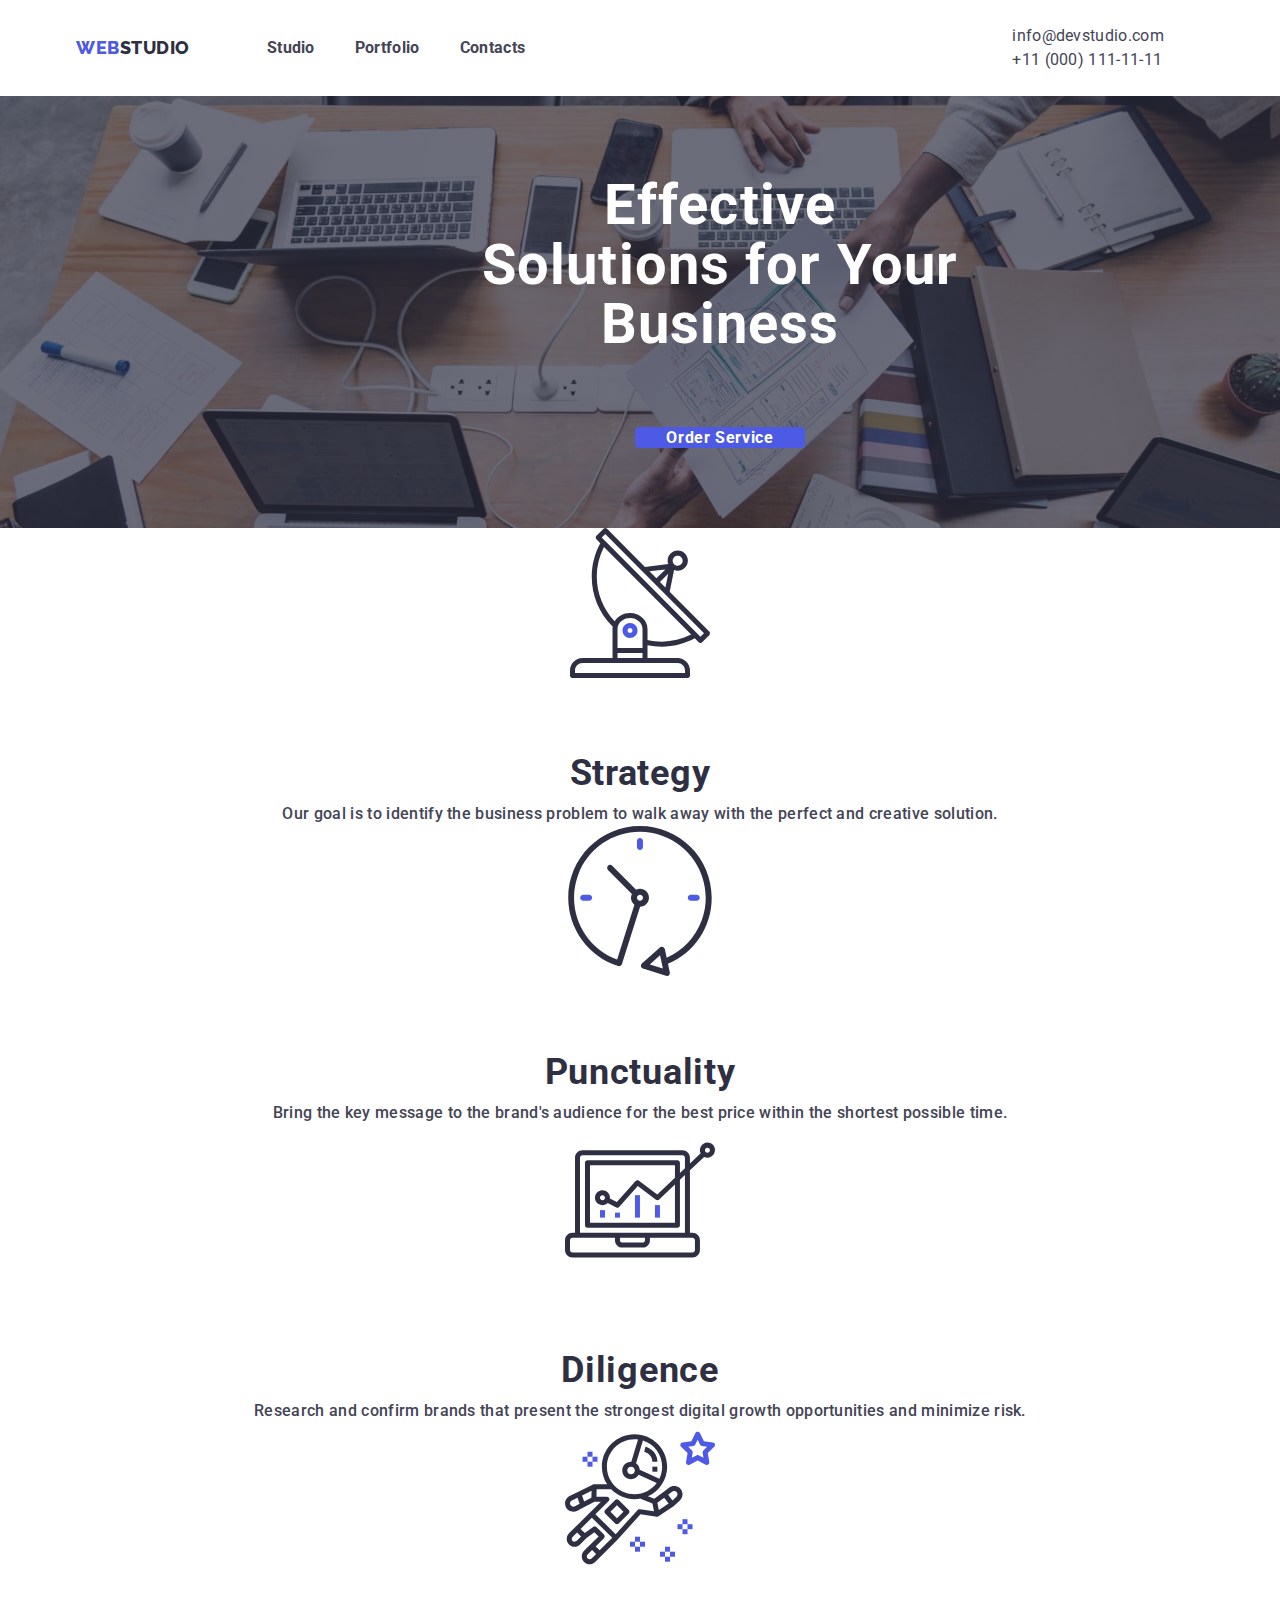
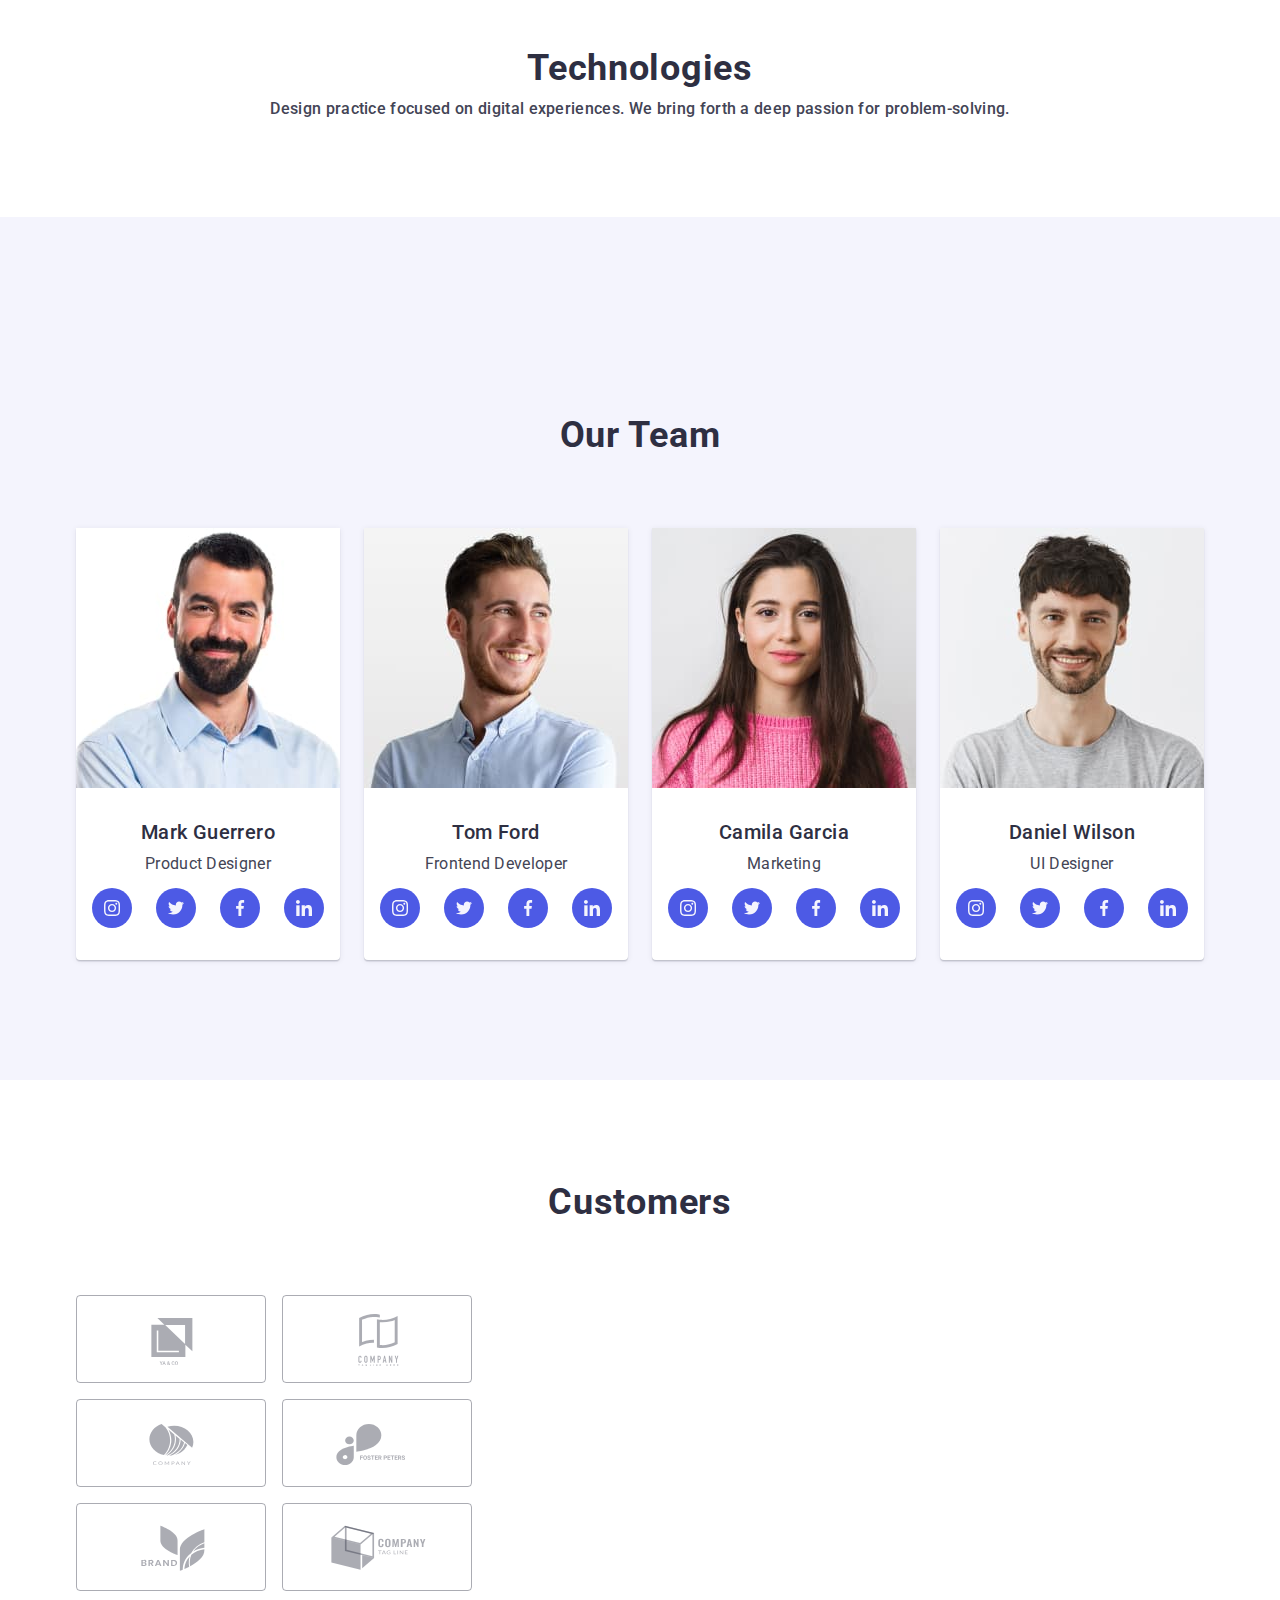
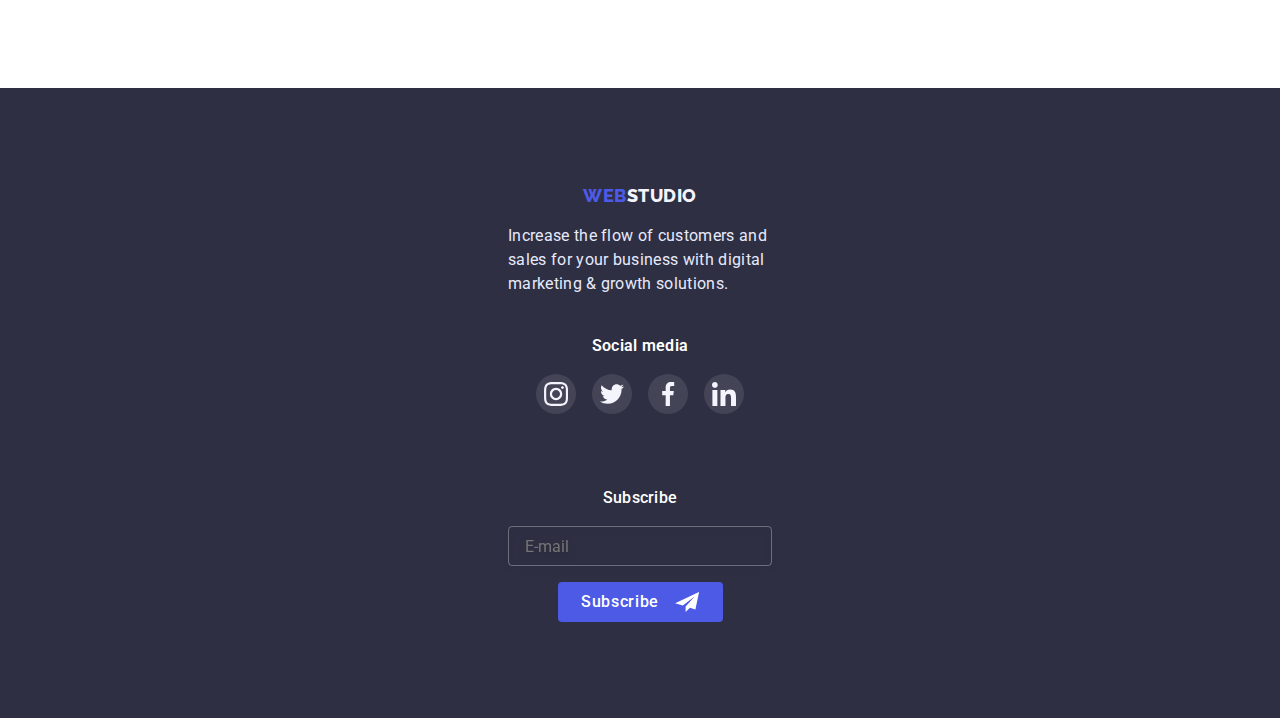
==== index.html @ 829f00c6 "mobile version done" ====
<!DOCTYPE html>
<html lang="en">
  <head>
    <meta charset="UTF-8" />
    <meta http-equiv="X-UA-Compatible" content="IE=edge" />
    <meta name="viewport" content="width=device-width, initial-scale=1.0" />
    <link rel="preconnect" href="https://fonts.googleapis.com" />
    <link rel="preconnect" href="https://fonts.gstatic.com" crossorigin />
    <link
      href="https://fonts.googleapis.com/css2?family=Raleway:wght@700;800&family=Roboto:wght@400;500;700;900&display=swap"
      rel="stylesheet"
    />
    <link
      rel="stylesheet"
      href="https://cdnjs.cloudflare.com/ajax/libs/modern-normalize/1.1.0/modern-normalize.min.css"
    />
    <link rel="stylesheet" href="./css/styles.css" />
    <title>WebStudio</title>
  </head>
  <body>
    <!--Шапка сайту-->
    <header class="page-header">
      <div class="container page-header-container">
        <nav class="page-nav">
          <a class="link logo logo-header" href="./index.html"
            >Web<span class="logo-dark">Studio</span></a
          >
          <ul class="menu list">
            <li class="menu-item">
              <a class="menu-link link current" href="./index.html">Studio</a>
            </li>
            <li class="menu-item">
              <a class="menu-link link" href="./portfolio.html">Portfolio</a>
            </li>
            <li class="menu-item">
              <a class="menu-link link" href="">Contacts</a>
            </li>
          </ul>
        </nav>
        <div>
          <button type="button" class="mobile-menu-open js-open-menu">
            <svg class="mobile-menu-open-icon">
              <use
                href="/images/sprite.svg#icon-burger"
                width="32"
                height="22"
              ></use>
            </svg>
          </button>
          <ul class="menu-contacts list">
            <li class="menu-contacts-item">
              <a class="contact-mail link" href="mailto:info@devstudio.com"
                >info@devstudio.com</a
              >
            </li>
            <li>
              <a class="contact-phone-number link" href="tel:+110001111111"
                >+11 (000) 111-11-11</a
              >
            </li>
          </ul>
        </div>
      </div>
      <!-- Mobile menu -->
      <div class="mobile-menu js-menu-container">
        <div class="container mobile-menu-container">
          <button class="mobile-menu-close-btn js-close-menu">
            <svg class="mobile-menu-close-icon" width="24" height="24">
              <use href="./images/sprite.svg#icon-close-modal"></use>
            </svg>
          </button>
          <ul class="menu list">
            <li class="menu-item">
              <a class="menu-link link current" href="./index.html">Studio</a>
            </li>
            <li class="menu-item">
              <a class="menu-link link" href="./portfolio.html">Portfolio</a>
            </li>
            <li class="menu-item">
              <a class="menu-link link" href="">Contacts</a>
            </li>
          </ul>
          <ul class="menu-contacts list">
            <li class="menu-contacts-item">
              <a class="contact-mail link" href="mailto:info@devstudio.com"
                >info@devstudio.com</a
              >
            </li>
            <li>
              <a class="contact-phone-number link" href="tel:+110001111111"
                >+11 (000) 111-11-11</a
              >
            </li>
          </ul>
          <ul class="social-list list">
            <li class="social-list-item">
              <a href="#" class="social-list-link">
                <svg class="social-list-icon" width="16" height="16">
                  <use href="./images/sprite.svg#icon-instagram"></use>
                </svg>
              </a>
            </li>
            <li class="social-list-item">
              <a href="#" class="social-list-link">
                <svg class="social-list-icon" width="16" height="16">
                  <use href="./images/sprite.svg#icon-twitter"></use>
                </svg>
              </a>
            </li>

            <li class="social-list-item">
              <a href="#" class="social-list-link">
                <svg class="social-list-icon" width="16" height="16">
                  <use href="./images/sprite.svg#icon-facebook"></use>
                </svg>
              </a>
            </li>
            <li class="social-list-item">
              <a href="" class="social-list-link">
                <svg class="social-list-icon" width="16" height="16">
                  <use href="./images/sprite.svg#icon-linkedin"></use>
                </svg>
              </a>
            </li>
          </ul>
        </div>
      </div>
    </header>
    <main>
      <div>
        <!--Hero-->
        <section class="hero">
          <h1 class="hero-title">Effective Solutions for Your Business</h1>
          <button class="modal-btn" type="button" data-modal-open>
            Order Service
          </button>
        </section>
        <!--Особливості студії-->
        <section class="studio-section-features">
          <div class="container">
            <h2 class="visually-hidden">Особливості студії</h2>
            <ul class="list studio-features">
              <li class="studio-features-item">
                <div class="studio-features-svg-bg">
                  <svg class="studio-features-svg">
                    <use href="./images/sprite.svg#icon-antenna"></use>
                  </svg>
                </div>
                <h3 class="section-subtitle">Strategy</h3>
                <p class="section-paragraph">
                  Our goal is to identify the business problem to walk away with
                  the perfect and creative solution.
                </p>
              </li>
              <li class="studio-features-item">
                <div class="studio-features-svg-bg">
                  <svg class="studio-features-svg">
                    <use href="./images/sprite.svg#icon-clock"></use>
                  </svg>
                </div>
                <h3 class="section-subtitle">Punctuality</h3>
                <p class="section-paragraph">
                  Bring the key message to the brand's audience for the best
                  price within the shortest possible time.
                </p>
              </li>
              <li class="studio-features-item">
                <div class="studio-features-svg-bg">
                  <svg class="studio-features-svg">
                    <use href="./images/sprite.svg#icon-diagram"></use>
                  </svg>
                </div>
                <h3 class="section-subtitle">Diligence</h3>
                <p class="section-paragraph">
                  Research and confirm brands that present the strongest digital
                  growth opportunities and minimize risk.
                </p>
              </li>
              <li class="studio-features-item">
                <div class="studio-features-svg-bg">
                  <svg class="studio-features-svg">
                    <use href="./images/sprite.svg#icon-astronaut"></use>
                  </svg>
                </div>
                <h3 class="section-subtitle">Technologies</h3>
                <p class="section-paragraph">
                  Design practice focused on digital experiences. We bring forth
                  a deep passion for problem-solving.
                </p>
              </li>
            </ul>
          </div>
        </section>
        <!--Чим ми займаємося-->
        <!-- <section class="doing-list-section">
          <div class="container">
            <h2 class="section-title">What are we doing</h2>
            <ul class="doing-list list">
              <li>
                <img
                  src="./images/computer.jpg"
                  alt="computer"
                  width="360"
                  height="300"
                />
              </li>
              <li>
                <img
                  src="./images/smartphone.jpg"
                  alt="smartphone"
                  width="360"
                  height="300"
                />
              </li>
              <li>
                <img
                  src="./images/notebook.jpg"
                  alt="notebook"
                  width="360"
                  height="300"
                />
              </li>
            </ul>
          </div>
        </section> -->
        <!--Наша команда-->
        <section class="team">
          <div class="container">
            <h2 class="section-title">Our Team</h2>
            <ul class="our-team-list list">
              <li class="team-item">
                <img
                  src="./images/mark.jpg"
                  alt="Mark Guerrero"
                  width="264"
                  height="260"
                />
                <div class="our-team-wrapper">
                  <h3 class="section-subtitle-team">Mark Guerrero</h3>
                  <p class="section-paragraph-team">Product Designer</p>
                  <ul class="social-list list">
                    <li class="social-list-item">
                      <a href="#" class="social-list-link">
                        <svg class="social-list-icon" width="16" height="16">
                          <use href="./images/sprite.svg#icon-instagram"></use>
                        </svg>
                      </a>
                    </li>
                    <li class="social-list-item">
                      <a href="" class="social-list-link">
                        <svg class="social-list-icon" width="16" height="16">
                          <use href="./images/sprite.svg#icon-twitter"></use>
                        </svg>
                      </a>
                    </li>
                    <li class="social-list-item">
                      <a href="" class="social-list-link">
                        <svg class="social-list-icon" width="16" height="16">
                          <use href="./images/sprite.svg#icon-facebook"></use>
                        </svg>
                      </a>
                    </li>
                    <li class="social-list-item">
                      <a href="" class="social-list-link">
                        <svg class="social-list-icon" width="16" height="16">
                          <use href="./images/sprite.svg#icon-linkedin"></use>
                        </svg>
                      </a>
                    </li>
                  </ul>
                </div>
              </li>
              <li class="team-item">
                <img
                  src="./images/tom.jpg"
                  alt="Tom Ford"
                  width="264"
                  height="260"
                />
                <div class="our-team-wrapper">
                  <h3 class="section-subtitle-team">Tom Ford</h3>
                  <p class="section-paragraph-team">Frontend Developer</p>
                  <ul class="social-list list">
                    <li class="social-list-item">
                      <a href="#" class="social-list-link">
                        <svg class="social-list-icon" width="16" height="16">
                          <use href="./images/sprite.svg#icon-instagram"></use>
                        </svg>
                      </a>
                    </li>
                    <li class="social-list-item">
                      <a href="" class="social-list-link">
                        <svg class="social-list-icon" width="16" height="16">
                          <use href="./images/sprite.svg#icon-twitter"></use>
                        </svg>
                      </a>
                    </li>
                    <li class="social-list-item">
                      <a href="" class="social-list-link">
                        <svg class="social-list-icon" width="16" height="16">
                          <use href="./images/sprite.svg#icon-facebook"></use>
                        </svg>
                      </a>
                    </li>
                    <li class="social-list-item">
                      <a href="" class="social-list-link">
                        <svg class="social-list-icon" width="16" height="16">
                          <use href="./images/sprite.svg#icon-linkedin"></use>
                        </svg>
                      </a>
                    </li>
                  </ul>
                </div>
              </li>
              <li class="team-item">
                <img
                  src="./images/camila.jpg"
                  alt="Camila Garcia"
                  width="264"
                  height="260"
                />
                <div class="our-team-wrapper">
                  <h3 class="section-subtitle-team">Camila Garcia</h3>
                  <p class="section-paragraph-team">Marketing</p>
                  <ul class="social-list list">
                    <li class="social-list-item">
                      <a href="#" class="social-list-link">
                        <svg class="social-list-icon" width="16" height="16">
                          <use href="./images/sprite.svg#icon-instagram"></use>
                        </svg>
                      </a>
                    </li>
                    <li class="social-list-item">
                      <a href="" class="social-list-link">
                        <svg class="social-list-icon" width="16" height="16">
                          <use href="./images/sprite.svg#icon-twitter"></use>
                        </svg>
                      </a>
                    </li>
                    <li class="social-list-item">
                      <a href="" class="social-list-link">
                        <svg class="social-list-icon" width="16" height="16">
                          <use href="./images/sprite.svg#icon-facebook"></use>
                        </svg>
                      </a>
                    </li>
                    <li class="social-list-item">
                      <a href="" class="social-list-link">
                        <svg class="social-list-icon" width="16" height="16">
                          <use href="./images/sprite.svg#icon-linkedin"></use>
                        </svg>
                      </a>
                    </li>
                  </ul>
                </div>
              </li>
              <li class="team-item">
                <img
                  src="./images/daniel.jpg"
                  alt="Daniel Wilson"
                  width="264"
                  height="260"
                />
                <div class="our-team-wrapper">
                  <h3 class="section-subtitle-team">Daniel Wilson</h3>
                  <p class="section-paragraph-team">UI Designer</p>
                  <ul class="social-list list">
                    <li class="social-list-item">
                      <a href="#" class="social-list-link">
                        <svg class="social-list-icon" width="16" height="16">
                          <use href="./images/sprite.svg#icon-instagram"></use>
                        </svg>
                      </a>
                    </li>
                    <li class="social-list-item">
                      <a href="" class="social-list-link">
                        <svg class="social-list-icon" width="16" height="16">
                          <use href="./images/sprite.svg#icon-twitter"></use>
                        </svg>
                      </a>
                    </li>
                    <li class="social-list-item">
                      <a href="" class="social-list-link">
                        <svg class="social-list-icon" width="16" height="16">
                          <use href="./images/sprite.svg#icon-facebook"></use>
                        </svg>
                      </a>
                    </li>
                    <li class="social-list-item">
                      <a href="" class="social-list-link">
                        <svg class="social-list-icon" width="16" height="16">
                          <use href="./images/sprite.svg#icon-linkedin"></use>
                        </svg>
                      </a>
                    </li>
                  </ul>
                </div>
              </li>
            </ul>
          </div>
        </section>
        <!-- Наші клієнти -->
        <section class="our-customers">
          <div class="container">
            <h2 class="section-title">Customers</h2>
            <ul class="our-customers-list list">
              <li>
                <a href="" class="our-customers-link"
                  ><svg class="our-customers-svg" width="104" height="56">
                    <use href="./images/sprite.svg#icon-Logo_one"></use>
                  </svg>
                </a>
              </li>
              <li>
                <a href="" class="our-customers-link"
                  ><svg class="our-customers-svg" width="104" height="56">
                    <use href="./images/sprite.svg#icon-Logo_two"></use>
                  </svg>
                </a>
              </li>
              <li>
                <a href="" class="our-customers-link"
                  ><svg class="our-customers-svg" width="104" height="56">
                    <use href="./images/sprite.svg#icon-Logo_three"></use>
                  </svg>
                </a>
              </li>
              <li>
                <a href="" class="our-customers-link"
                  ><svg class="our-customers-svg" width="104" height="56">
                    <use href="./images/sprite.svg#icon-Logo_four"></use>
                  </svg>
                </a>
              </li>
              <li>
                <a href="" class="our-customers-link"
                  ><svg class="our-customers-svg" width="104" height="56">
                    <use href="./images/sprite.svg#icon-Logo_five"></use>
                  </svg>
                </a>
              </li>
              <li>
                <a href="" class="our-customers-link"
                  ><svg class="our-customers-svg" width="104" height="56">
                    <use href="./images/sprite.svg#icon-Logo_six"></use>
                  </svg>
                </a>
              </li>
            </ul>
          </div>
        </section>
      </div>
    </main>
    <!--Підвал-->
    <footer class="footer-container">
      <div class="container footer-position">
        <div class="footer-info">
          <a class="link logo logo-footer" href="./index.html"
            >Web<span class="logo-light">Studio</span></a
          >
          <p class="footer-paragraph">
            Increase the flow of customers and sales for your business with
            digital marketing & growth solutions.
          </p>
        </div>
        <div class="footer-social-media">
          <section class="social-media">
            <h3 class="social-media-paragraph">Social media</h3>
            <ul class="social-footer-list list">
              <li class="social-list-item">
                <a href="#" class="social-list-link link-bg">
                  <svg class="social-list-icon" width="24" height="24">
                    <use href="./images/sprite.svg#icon-instagram"></use>
                  </svg>
                </a>
              </li>
              <li class="social-list-item">
                <a href="" class="social-list-link link-bg">
                  <svg class="social-list-icon" width="24" height="24">
                    <use href="./images/sprite.svg#icon-twitter"></use>
                  </svg>
                </a>
              </li>
              <li class="social-list-item">
                <a href="" class="social-list-link link-bg">
                  <svg class="social-list-icon" width="24" height="24">
                    <use href="./images/sprite.svg#icon-facebook"></use>
                  </svg>
                </a>
              </li>
              <li class="social-list-item">
                <a href="" class="social-list-link link-bg">
                  <svg class="social-list-icon" width="24" height="24">
                    <use href="./images/sprite.svg#icon-linkedin"></use>
                  </svg>
                </a>
              </li>
            </ul>
          </section>
        </div>

        <div class="footer-form-container">
          <h3 class="footer-form-paragraph">Subscribe</h3>
          <form class="footer-form">
            <label class="footer-form-field">
              <input
                type="email"
                name="user_email"
                class="footer-form-input"
                required
                placeholder="E-mail"
              />
            </label>
            <button type="submit" class="footer-form-submit">
              Subscribe
              <svg class="footer-icon-send">
                <use href="./images/sprite.svg#icon-send"></use>
              </svg>
            </button>
          </form>
        </div>
      </div>
    </footer>
    <!-- Backdrop -->
    <!-- <div class="backdrop is-hidden" data-modal>
      <div class="modal">
        <button type="button" class="modal-close-btn" data-modal-close>
          <svg class="modal-close-btn-icon" width="8" height="8">
            <use href="./images/sprite.svg#icon-close-modal"></use>
          </svg>
        </button>
        <p class="modal-paragraph">
          Leave your contacts and we will call you back
        </p>
        <form class="modal-form">
          <label class="modal-form-field">
            <span class="modal-form-input-desc"> Name </span>
            <span class="modal-form-input-wrapper">
              <input
                type="text"
                name="user_name"
                class="modal-form-input"
                required
                pattern="[a-zA-Zа-яА-Я]+"
              />
              <svg class="modal-form-input-icon" width="22" height="24">
                <use href="./images/sprite.svg#icon-person"></use>
              </svg>
            </span>
          </label>
          <label class="modal-form-field">
            <span class="modal-form-input-desc"> Phone </span>
            <span class="modal-form-input-wrapper">
              <input
                type="tel"
                name="user_phone"
                class="modal-form-input"
                required
                pattern="[0-9]{3}-[0-9]{3}-[0-9]{2}-[0-9]{2}"
                title="xxx-xxx-xx-xx"
              />
              <svg class="modal-form-input-icon" width="18" height="24">
                <use href="./images/sprite.svg#icon-phone"></use>
              </svg>
            </span>
          </label>
          <label class="modal-form-field">
            <span class="modal-form-input-desc"> Email </span>
            <span class="modal-form-input-wrapper">
              <input
                type="email"
                name="user_email"
                class="modal-form-input"
                required
              />
              <svg class="modal-form-input-icon" width="18" height="24">
                <use href="./images/sprite.svg#icon-email"></use>
              </svg>
            </span>
          </label>
          <label class="modal-form-field">
            <span class="modal-form-input-desc"> Comment </span>
            <textarea
              name="user_message"
              class="modal-form-comment"
              placeholder="Text input"
            ></textarea>
          </label>
          <input
            id="user-policy"
            type="checkbox"
            name="user_policy"
            class="modal-form-check visually-hidden"
          />
          <label for="user-policy" class="modal-form-check-desc"
            >I accept the terms and conditions of the&nbsp;
            <a class="privacy-policy" href=""> Privacy Policy</a>
          </label>
          <button type="submit" class="modal-form-submit">Send</button>
        </form>
      </div>
    </div>

    <script src="./js/modal.js"></script> -->
    <script src="./js/mobile-menu.js"></script>
  </body>
</html>
---- css/styles.css ----
h1,
h2,
h3,
h4,
p {
  margin-top: 0;
  margin-bottom: 0;
}

h1 {
  margin: 0 auto;
}

ul {
  margin-top: 0;
  margin-bottom: 0;
  padding-left: 0;
}

img {
  display: block;
}

button {
  cursor: pointer;
}

:root {
  --color-primary-brand: #4d5ae5;
  --color-dark: #2e2f42;
  --color-success: #31d0aa;
  --color-text: #434455;
  --color-subtle-text: #8e8f99;
  --color-accent: #e7e9fc;
  --color-light: #f4f4fd;
  --color-white: #ffffff;
  --color-btn-bgrnd-active: #404bbf;
}

.list {
  list-style: none;
}

.link {
  text-decoration: none;
}

body {
  font-family: "Roboto", sans-serif;
  color: var(--color-dark);
  background-color: var(--color-white);
}

/* ============== Components ================= */
/*#region */
.portfolio-btn {
  font-family: "Roboto", sans-serif;
  font-weight: 500;
  font-size: 16px;
  line-height: 1.5;
  letter-spacing: 0.04em;
  color: var(--color-primary-brand);
  background-color: var(--color-light);
  border-color: var(--color-accent);
  border: 1px solid var(--color-accent);
  border-radius: 4px;
  padding: 8px 16px 8px 16px;

  transition-property: color, background-color, border-color, box-shadow;
  transition-duration: 250ms;
  transition-timing-function: cubic-bezier(0.4, 0, 0.2, 1);
}

.portfolio-btn:hover,
.portfolio-btn:focus {
  color: var(--color-white);
  background-color: var(--color-primary-brand);
  border-color: transparent;
  border-radius: 4px;
  box-shadow: 0px 3px 1px rgba(0, 0, 0, 0.1), 0px 2px 1px rgba(0, 0, 0, 0.08),
    0px 2px 2px rgba(0, 0, 0, 0.12);
}

.visually-hidden {
  position: absolute;
  white-space: nowrap;
  width: 1px;
  height: 1px;
  overflow: hidden;
  border: 0;
  padding: 0;
  clip: rect(0 0 0 0);
  clip-path: inset(50%);
  margin: -1px;
}

.section-title {
  font-weight: 700;
  font-size: 36px;
  line-height: 1.11;
  letter-spacing: 0.02em;
  margin-top: 103px;
  margin-bottom: 72px;
  text-align: center;
}

.section-subtitle-team {
  font-weight: 500;
  font-size: 20px;
  line-height: 1.2;
  letter-spacing: 0.02em;
  text-align: center;
}

.section-paragraph-team {
  font-weight: 400;
  font-size: 16px;
  line-height: 1.5;
  letter-spacing: 0.02em;
  color: var(--color-text);
  margin-top: 8px;
  text-align: center;
}

.card-color {
  position: relative;
  display: block;
  color: var(--color-dark);

  transition-property: box-shadow;
  transition-duration: 250ms;
  transition-timing-function: cubic-bezier(0.4, 0, 0.2, 1);
}

.logo {
  font-family: "Raleway", sans-serif;
  font-weight: 800;
  font-size: 18px;
  line-height: 1.33;
  letter-spacing: 0.03em;
  text-transform: uppercase;
  color: var(--color-primary-brand);
}

.logo-header {
  margin-right: 77px;
}

.logo-dark {
  color: var(--color-dark);
}

.logo-light {
  color: var(--color-light);
}

/* .container {
  width: 1158px;
  margin: 0 auto;
  padding-left: 15px;
  padding-right: 15px;
} */

/* ============== /Components ================= */
/*#endregion*/

/* ================== Header ================== */
/*#region */

.container {
  padding-left: 15px;
  padding-right: 15px;
}

@media screen and (min-width: 480px) {
  .container {
    width: 396px;
    margin-left: auto;
    margin-right: auto;
  }
}

@media screen and (min-width: 769px) {
  .container {
    width: 736px;
  }
}

@media screen and (min-width: 1200px) {
  .container {
    width: 1158px;
  }
}

/* ================== Mobile ================== */
@media screen and (max-width: 768px) {
  .menu,
  .menu-contacts,
  .studio-features-svg-bg {
    display: none;
  }

  .page-header {
    padding-top: 24px;
    padding-bottom: 24px;
  }

  .page-header-container {
    display: flex;
    justify-content: space-between;
  }

  .mobile-menu-open {
    background-color: transparent;
    border: none;
    padding: 0;
    line-height: 0;
  }
}

/* =================== / Mobile =================== */
/* ================== Mobile menu ================== */
.mobile-menu {
  position: fixed;
  width: 100%;
  height: 100%;
  min-height: 796px;
  z-index: 1000;
  top: 0;
  left: 0;
  background-color: var(--color-white);

  opacity: 0;
  visibility: hidden;
  pointer-events: none;
  transition: 500ms linear, visibilits 500ms linear;
}
.mobile-menu-open-icon {
  width: 32px;
  height: 22px;
}

.mobile-menu.is-open {
  opacity: 1;
  visibility: visible;
  pointer-events: auto;
}

.mobile-menu-container {
  position: relative;
  padding: 40px;
}

.mobile-menu-close-btn {
  position: absolute;
  right: 40px;
  top: 40px;
  display: flex;
  justify-content: center;
  align-items: center;
  background-color: #e7e9fc;
  border: 1px solid rgba(0, 0, 0, 0.1);
  width: 24px;
  height: 24px;
  border-radius: 50%;

  transition-property: background-color, box-shadow, border;
  transition-duration: 250ms;
  transition-timing-function: cubic-bezier(0.4, 0, 0.2, 1);
}

.mobile-menu-close-btn:hover,
.mobile-menu-close-btn:focus {
  background-color: #e7e9fc;
  box-shadow: 0px 1px 6px rgba(46, 47, 66, 0.08),
    0px 1px 1px rgba(46, 47, 66, 0.16), 0px 2px 1px rgba(46, 47, 66, 0.08);
  border: none;
}

.mobile-menu-close-btn:active {
  background-color: var(--color-btn-bgrnd-active);
  fill: var(--color-white);
  border: none;
}
/* ================= / Mobile menu ================= */

/* =================  Tablet ================= */

@media screen and (min-width: 768px) {
  .mobile-menu,
  .mobile-menu-open {
    display: none;
  }

  .page-header {
    padding-top: 24px;
    padding-bottom: 24px;
    box-shadow: 0px 2px 1px rgba(46, 47, 66, 0.08),
      0px 1px 1px rgba(46, 47, 66, 0.16), 0px 1px 6px rgba(46, 47, 66, 0.08);
  }

  .page-nav {
    display: flex;
    align-items: center;
  }

  .page-header-container {
    display: flex;
    align-items: center;
    justify-content: space-between;
  }

  .menu {
    display: flex;
    align-items: center;
  }

  .menu-contacts {
    display: flex;
    flex-direction: column;
    align-items: flex-start;
    margin-left: auto;
  }

  .menu-contacts-item {
    margin-right: 40px;
  }

  .menu-item {
    position: relative;
  }

  .menu-item:not(:last-child) {
    margin-right: 40px;
  }

  .menu-link {
    font-weight: 700;
    font-size: 16px;
    line-height: 1.5;
    letter-spacing: 0.02em;
    color: var(--color-text);

    transition-property: color;
    transition-duration: 250ms;
    transition-timing-function: cubic-bezier(0.4, 0, 0.2, 1);
  }

  .menu-link:hover,
  .menu-link:focus,
  .contact-mail:hover,
  .contact-mail:focus,
  .contact-phone-number:hover,
  .contact-phone-number:focus,
  .menu-link:active,
  .contact-mail:active,
  .contact-phone-number:active {
    color: var(--color-primary-brand);
  }

  .contact-mail,
  .contact-phone-number {
    font-weight: 400;
    font-size: 16px;
    line-height: 1.5;
    letter-spacing: 0.02em;
    color: var(--color-text);

    transition-property: color;
    transition-duration: 250ms;
    transition-timing-function: cubic-bezier(0.4, 0, 0.2, 1);
  }
}
/* ================= / Tablet ================= */

/* .link.current::after {
  content: "";
  position: absolute;
  width: 100%;
  height: 4px;
  left: 0px;
  bottom: -24px;
  background-color: var(--color-primary-brand);
  border-radius: 2px;
}

.page-header {
  padding-top: 24px;
  padding-bottom: 24px;
  box-shadow: 0px 2px 1px rgba(46, 47, 66, 0.08),
    0px 1px 1px rgba(46, 47, 66, 0.16), 0px 1px 6px rgba(46, 47, 66, 0.08);
}

.page-nav {
  display: flex;
  align-items: center;
}

.page-header-container {
  display: flex;
  align-items: center;
  justify-content: space-between;
}

.menu {
  display: flex;
  align-items: center;
}

.menu-contacts {
  display: flex;
  align-items: center;
  margin-left: auto;
}

.menu-contacts-item {
  margin-right: 40px;
}

.menu-item {
  position: relative;
}

.menu-item:not(:last-child) {
  margin-right: 40px;
}

.logo {
  font-family: "Raleway", sans-serif;
  font-weight: 800;
  font-size: 18px;
  line-height: 1.33;
  letter-spacing: 0.03em;
  text-transform: uppercase;
  color: var(--color-primary-brand);
}

.logo-header {
  margin-right: 77px;
}

.logo-dark {
  color: var(--color-dark);
}

.logo-light {
  color: var(--color-light);
}

.menu-link {
  font-weight: 700;
  font-size: 16px;
  line-height: 1.5;
  letter-spacing: 0.02em;
  color: var(--color-text);

  transition-property: color;
  transition-duration: 250ms;
  transition-timing-function: cubic-bezier(0.4, 0, 0.2, 1);
}

.menu-link:hover,
.menu-link:focus,
.contact-mail:hover,
.contact-mail:focus,
.contact-phone-number:hover,
.contact-phone-number:focus,
.menu-link:active,
.contact-mail:active,
.contact-phone-number:active {
  color: var(--color-primary-brand);
}

.contact-mail,
.contact-phone-number {
  font-weight: 400;
  font-size: 16px;
  line-height: 1.5;
  letter-spacing: 0.02em;
  color: var(--color-text);

  transition-property: color;
  transition-duration: 250ms;
  transition-timing-function: cubic-bezier(0.4, 0, 0.2, 1);
} */
/* ================== /Header ================== */
/*#endregion*/

/* ==============< !--Hero-->================= */
/*#region */

.hero {
  display: flex;
  flex-direction: column;
  justify-content: center;
  align-items: center;
  /* width: 428px; */
  width: 100vw;
  height: 432px;
  margin-left: auto;
  margin-right: auto;
  background-image: linear-gradient(
      rgba(46, 47, 66, 0.7),
      rgba(46, 47, 66, 0.7)
    ),
    url("../images/hero/mobile-bg.jpg");
  background-size: cover;
  background-color: rgba(46, 47, 66, 1);
}

.hero-title {
  font-weight: 700;
  font-size: 32px;
  line-height: 1.11;
  letter-spacing: 0.02em;
  text-align: center;
  color: var(--color-white);
  width: 318px;
}

.modal-btn {
  font-family: "Roboto", sans-serif;
  font-weight: 700;
  font-size: 16px;
  line-height: 1.19;
  letter-spacing: 0.04em;
  align-items: center;
  color: var(--color-white);
  background-color: var(--color-primary-brand);
  border-radius: 4px;
  border: 0px;
  margin-top: 72px;
  width: 170px;
  height: 51px;

  transition-property: box-shadow;
  transition-duration: 250ms;
  transition-timing-function: cubic-bezier(0.4, 0, 0.2, 1);
}

.modal-btn:hover,
.modal-btn:focus {
  box-shadow: 0px 4px 4px rgba(0, 0, 0, 0.15);
}

.modal-btn:active {
  background-color: var(--color-btn-bgrnd-active);
}

@media screen and (min-width: 768px) {
  .hero {
    background-image: linear-gradient(
        rgba(46, 47, 66, 0.7),
        rgba(46, 47, 66, 0.7)
      ),
      url("../images/hero/tablet-bg.jpg");
    padding-top: 112px;
    padding-bottom: 204px;
    width: 768px;
  }
  .hero-title {
    font-weight: 700;
    font-size: 56px;
    line-height: 1.07;
    letter-spacing: 0.02em;
    text-align: center;
    color: var(--color-white);
    width: 494px;
  }
}

@media (min-device-pixel-ratio: 2) and (min-width: 768px),
  screen and (min-resolution: 192dpi) and (min-width: 768px),
  screen and (min-resolution: 2dppx) and (min-width: 768px) {
  .hero {
    background-image: linear-gradient(
        rgba(46, 47, 66, 0.7),
        rgba(46, 47, 66, 0.7)
      ),
      url("../images/hero/tablet-bg@2x.jpg");
  }
}

@media screen and (min-width: 1200px) {
  .hero {
    padding-top: 192px;
    padding-bottom: 192px;
    width: 1440px;

    background-image: linear-gradient(
        rgba(46, 47, 66, 0.7),
        rgba(46, 47, 66, 0.7)
      ),
      url("../images/hero/bg.jpg");
  }
}

@media (min-device-pixel-ratio: 2) and (min-width: 1200px),
  screen and (min-resolution: 192dpi) and (min-width: 1200px),
  screen and (min-resolution: 2dppx) and (min-width: 1200px) {
  .hero {
    background-image: linear-gradient(
        rgba(46, 47, 66, 0.7),
        rgba(46, 47, 66, 0.7)
      ),
      url("../images/hero/bg@2x.jpg");
  }

  .modal-btn {
    font-family: "Roboto", sans-serif;
    font-weight: 700;
    font-size: 16px;
    line-height: 1.19;
    letter-spacing: 0.04em;
    align-items: center;
    color: var(--color-white);
    background-color: var(--color-primary-brand);
    border-radius: 4px;
    border: 0px;
    margin-top: 48px;
    width: 170px;
    height: 51px;
  }
}
/* ==============< /!--Hero-->================= */
/*#endregion*/

/* ==================  Особливості студії mobile ================== */

.studio-features {
  display: flex;
  flex-direction: column;
  text-align: center;
}

.section-subtitle {
  font-weight: 700;
  font-size: 36px;
  line-height: 1.11;
  text-align: center;
  letter-spacing: 0.02em;
  color: var(--color-dark);
  margin-top: 72px;
}

.section-paragraph {
  font-weight: 500;
  font-size: 16px;
  line-height: 1.5;
  letter-spacing: 0.02em;
  color: var(--color-text);
  margin-top: 8px;
}

/* ==================  /Особливості студії mobile ================== */

/* ==================  Особливості студії  ================== */

/* .studio-section-features {
  padding-top: 120px;
  padding-bottom: 120px;
}
.studio-features {
  display: flex;
  justify-content: space-between;
}

.studio-features-svg {
  width: 64px;
  height: 64px;
}

.studio-features-svg-bg {
  display: flex;
  justify-content: center;
  align-items: center;
  height: 112px;
  background-color: #f4f4fd;
  border-radius: 4px;
  margin-bottom: 8px;
}

.studio-features-item {
  flex-basis: calc((100%-72px) / 4);
}

.studio-features-item:not(:last-child) {
  margin-right: 24px;
} */
/* ==================  /Особливості студії  ================== */

/* ==================  What are we doing ================== */
/* .doing-list {
  display: flex;
  justify-content: space-between;
}

.doing-list-section {
  padding-bottom: 120px;
} */
/* =================  /What are we doing ================== */

/* ==================  Our Team-Mobile ================== */
.team {
  background-color: var(--color-light);
  padding-top: 96px;
  padding-bottom: 120px;
  margin-top: 96px;
}

.our-team-list {
  display: flex;
  justify-content: center;
  flex-wrap: wrap;
  gap: 24px;
}

.team-item {
  background-color: var(--color-white);
  box-shadow: 0px 1px 6px rgba(46, 47, 66, 0.08),
    0px 1px 1px rgba(46, 47, 66, 0.16), 0px 2px 1px rgba(46, 47, 66, 0.08);
  border-radius: 0px 0px 4px 4px;
}

.our-team-wrapper {
  padding: 32px 16px;
  text-align: center;
}

.social-list {
  display: flex;
  justify-content: center;
  gap: 24px;
  margin-top: 12px;
}

.social-list-link {
  display: flex;
  justify-content: center;
  align-items: center;
  width: 40px;
  height: 40px;
  border-radius: 50%;
  background-color: var(--color-primary-brand);
  fill: var(--color-white);

  transition-property: background-color;
  transition-duration: 250ms;
  transition-timing-function: cubic-bezier(0.4, 0, 0.2, 1);
}

.social-list-link:hover,
.social-list-link:focus {
  background-color: #31d0aa;
} */

/* ================  /Our Team-Mobile ================ */

/* ==================  Our Team ================== */
/* .team {
  background-color: var(--color-light);
  padding-top: 120px;
  padding-bottom: 120px;
}

.our-team-list {
  display: flex;
  justify-content: space-between;
  flex-wrap: wrap;
  gap: 24px;
}
.our-team-wrapper {
  padding: 32px 16px;
  text-align: center;
}
.team-item {
  background-color: var(--color-white);
  box-shadow: 0px 1px 6px rgba(46, 47, 66, 0.08),
    0px 1px 1px rgba(46, 47, 66, 0.16), 0px 2px 1px rgba(46, 47, 66, 0.08);
  border-radius: 0px 0px 4px 4px;
}

.social-list {
  display: flex;
  justify-content: center;
  gap: 24px;
  margin-top: 12px;
}

.social-list-link {
  display: flex;
  justify-content: center;
  align-items: center;
  width: 40px;
  height: 40px;
  border-radius: 50%;
  background-color: var(--color-primary-brand);
  fill: var(--color-white);

  transition-property: background-color;
  transition-duration: 250ms;
  transition-timing-function: cubic-bezier(0.4, 0, 0.2, 1);
}

.social-list-link:hover,
.social-list-link:focus {
  background-color: #31d0aa;
} */

/* =================  / Our Team ================== */

/* =============  Our Customers-Mobile ================ */
 .our-customers {
  padding-top: 104px;
  padding-bottom: 104px;
}

.our-customers-list {
  display: flex;
  flex-wrap: wrap;
  justify-content: center;
  gap: 16px;
  width: 396px;
}

.our-customers-link {
  display: flex;
  justify-content: center;
  align-items: center;
  width: 190px;
  height: 88px;
  fill: rgba(46, 47, 66, 0.4);
  border: 1px solid rgba(46, 47, 66, 0.4);
  border-radius: 4px;

  transition-property: fill, border;
  transition-duration: 250ms;
  transition-timing-function: cubic-bezier(0.4, 0, 0.2, 1);
}
/* ============  /Our Customers-Mobile =============== */

/* =================   Our Customers ================== */
/* .our-customers {
  padding-top: 120px;
  padding-bottom: 120px;
}

.our-customers-list {
  display: flex;
  justify-content: center;
  gap: 24px;
}

.our-customers-link {
  display: flex;
  justify-content: center;
  align-items: center;
  width: 168px;
  height: 88px;
  fill: rgba(46, 47, 66, 0.4);
  border: 1px solid rgba(46, 47, 66, 0.4);
  border-radius: 4px;

  transition-property: fill, border;
  transition-duration: 250ms;
  transition-timing-function: cubic-bezier(0.4, 0, 0.2, 1);
}

.our-customers-link:hover,
.our-customers-link:focus {
  fill: rgba(77, 90, 229, 1);
  border: 1px solid rgba(77, 90, 229, 1);
} */

/* =================  / Our Customers ================== */
/* ==================  Portfolio ================== */
/* .portfolio-overlay {
  overflow: hidden;
  position: relative;
}

.overlay {
  position: absolute;
  width: 360px;
  height: 300px;
  left: 0px;
  top: 0px;
  padding: 40px 32px 164px;

  transform: translate(0, 100%);
  transition: transform 250ms cubic-bezier(0.4, 0, 0.2, 1);

  font-weight: 400;
  font-size: 16px;
  line-height: 1.5;
  color: var(--color-light);
  letter-spacing: 0.02em;

  background-color: var(--color-primary-brand);
  background-blend-mode: soft-light;
  mix-blend-mode: normal;
}
.portfolio-card:hover .overlay {
  transform: translate(0, 0);
}

.portfolio-section {
  padding-top: 96px;
  padding-bottom: 120px;
}

.card-color:hover,
.card-color:focus {
  box-shadow: 0px 1px 6px 0px rgba(46, 47, 66, 0.08);
}

.portfolio-menu-list {
  display: flex;
  align-items: center;
  justify-content: center;
}

.portfolio-item:not(:last-child) {
  padding-right: 24px;
}

.portfolio-container {
  display: flex;
  flex-wrap: wrap;
  row-gap: 48px;
  column-gap: 24px;
  margin-top: 72px;
}

.portfolio-card-wrapper {
  padding-top: 32px;
  padding-bottom: 32px;
  padding-left: 16px;
  padding-right: 16px;
  border: 0.5px solid var(--color-light);
  border-top: none;
  box-shadow: 0px 1px 6px rgba(46, 47, 66, 0.08);
} */
/* ==================  /Portfolio ================== */

/* ================  Footer-Mobile ================ */
.footer-container {
  background-color: var(--color-dark);
  margin-top: 97px;
  padding-top: 96x;
  padding-bottom: 96px;
}

.logo-footer {
  display: block;
  text-align: center;
}
.footer-paragraph {
  font-size: 16px;
  line-height: 1.5;
  letter-spacing: 0.02em;
  color: var(--color-accent);
  width: 264px;
  height: 110px;
  margin-top: 16px;
}

.footer-position {
  display: flex;
  flex-direction: column;
  justify-content: flex-start;
  align-items: center;
  padding-top: 96px;
  }

.social-footer-list {
  display: flex;
  justify-content: center;
  gap: 16px;
  margin-top: 12px;
}

.social-media-paragraph {
  font-weight: 600;
  font-size: 16px;
  line-height: 24px;
  letter-spacing: 0.02em;
  color: var(--color-white);
  margin-bottom: 16px;
  text-align: center;
}

.link-bg {
  background-color: rgba(255, 255, 255, 0.1);

  transition-property: background-color;
  transition-duration: 250ms;
  transition-timing-function: cubic-bezier(0.4, 0, 0.2, 1);
}

.link-bg:hover,
.link-bg:focus {
  box-shadow: 0px 4px 4px rgba(0, 0, 0, 0.25);
}

.footer-form-paragraph {
  font-weight: 500;
  font-size: 16px;
  line-height: 1.5;
  letter-spacing: 0.02em;
  color: var(--color-white);
  margin-top: 72px;
  margin-bottom: 16px;
  text-align: center;
}

.footer-form-input {
  color: var(--color-white);
  width: 264px;
  height: 40px;
  border: 1px solid rgba(255, 255, 255, 0.3);
  filter: drop-shadow(0px 4px 4px rgba(0, 0, 0, 0.15));
  border-radius: 4px;
  background-color: transparent;
  padding-left: 16px;
  outline: none;
  margin-bottom: 16px;
}

.footer-form-submit {
  display: flex;
  align-items: center;
  justify-content: center;
  gap: 16px;
  font-family: "Roboto", sans-serif;
  font-weight: 500;
  font-size: 16px;
  line-height: 1.5;
  letter-spacing: 0.04em;
  color: var(--color-white);
  background-color: var(--color-primary-brand);
  border-radius: 4px;
  border: 0px;
  width: 165px;
  height: 40px;
 
  margin: 0 auto;
  }

.footer-form-submit:hover,
.footer-form-submit:focus {
  box-shadow: 0px 4px 4px rgba(0, 0, 0, 0.15);
}

.footer-form-submit:active {
  background-color: var(--color-btn-bgrnd-active);
}
.footer-icon-send {
  height: 20px;
  width: 24px;
}
/* ================  /Footer-Mobile ================ */
/* ==================  Footer ================== */
/* .social-footer-list {
  display: flex;
  justify-content: center;
  gap: 16px;
  margin-top: 12px;
}

.footer-paragraph {
  font-size: 16px;
  line-height: 1.5;
  letter-spacing: 0.02em;
  color: var(--color-accent);
  width: 264px;
  height: 110px;
  margin-top: 16px;
}

.footer-container {
  background-color: var(--color-dark);
  padding-top: 100px;
  padding-bottom: 100px;
}

.footer-position {
  display: flex;
  justify-content: flex-start;
  align-items: baseline;
  }

.footer-info {
  margin-right: 120px;
}
.footer-social-media {
  margin-right: 80px;
}
.social-media-paragraph {
  font-weight: 600;
  font-size: 16px;
  line-height: 24px;
  letter-spacing: 0.02em;
  color: var(--color-white);
  margin-bottom: 16px;
}

.link-bg {
  background-color: rgba(255, 255, 255, 0.1);

  transition-property: background-color;
  transition-duration: 250ms;
  transition-timing-function: cubic-bezier(0.4, 0, 0.2, 1);
}

.link-bg:hover,
.link-bg:focus {
  box-shadow: 0px 4px 4px rgba(0, 0, 0, 0.25);
}

.footer-form {
  display: flex;
  align-items: center;
  gap: 24px;
}

.footer-form-paragraph {
  font-weight: 500;
  font-size: 16px;
  line-height: 1.5;
  letter-spacing: 0.02em;
  color: var(--color-white);
  margin-bottom: 16px;
}

.footer-form-input {
  color: var(--color-white);
  width: 264px;
  height: 40px;
  border: 1px solid rgba(255, 255, 255, 0.3);
  filter: drop-shadow(0px 4px 4px rgba(0, 0, 0, 0.15));
  border-radius: 4px;
  background-color: transparent;
  padding-left: 16px;
  outline: none;
}

.footer-form-submit {
  display: flex;
  align-items: center;
  justify-content: center;
  gap: 16px;
  font-family: "Roboto", sans-serif;
  font-weight: 500;
  font-size: 16px;
  line-height: 1.5;
  letter-spacing: 0.04em;
  color: var(--color-white);
  background-color: var(--color-primary-brand);
  border-radius: 4px;
  border: 0px;
  width: 165px;
  height: 40px;
}

.footer-form-submit:hover,
.footer-form-submit:focus {
  box-shadow: 0px 4px 4px rgba(0, 0, 0, 0.15);
}

.footer-form-submit:active {
  background-color: var(--color-btn-bgrnd-active);
}
.footer-icon-send {
  height: 20px;
  width: 24px;
} */
/* ================== /Footer ================== */

/* ================== Modal window ================== */
/* .backdrop {
  position: fixed;
  top: 0;
  left: 0;
  z-index: 100;
  width: 100%;
  height: 100%;
  background-color: rgba(46, 47, 66, 0.4);

  transition-property: opacity, visibility;
  transition-duration: 250ms;
  transition-timing-function: cubic-bezier(0.4, 0, 0.2, 1);
}

.backdrop.is-hidden {
  opacity: 0;
  visibility: hidden;
  pointer-events: none;
}

.modal {
  position: absolute;
  top: 50%;
  left: 50%;
  transform: translate(-50%, -50%);
  width: 408px;
 
  background-color: #fcfcfc;
  box-shadow: 0px 1px 1px rgba(0, 0, 0, 0.14), 0px 1px 3px rgba(0, 0, 0, 0.12),
    0px 2px 1px rgba(0, 0, 0, 0.2);
  border-radius: 4px;
  padding: 72px 24px 24px 24px;
}

.modal-close-btn {
  display: flex;
  justify-content: center;
  align-items: center;
  background-color: #e7e9fc;
  border: 1px solid rgba(0, 0, 0, 0.1);
  width: 24px;
  height: 24px;
  border-radius: 50%;
  position: absolute;
  right: 24px;
  top: 24px;

  transition-property: background-color, box-shadow, border;
  transition-duration: 250ms;
  transition-timing-function: cubic-bezier(0.4, 0, 0.2, 1);
}

.modal-close-btn:hover,
.modal-close-btn:focus {
  background-color: #e7e9fc;
  box-shadow: 0px 1px 6px rgba(46, 47, 66, 0.08),
    0px 1px 1px rgba(46, 47, 66, 0.16), 0px 2px 1px rgba(46, 47, 66, 0.08);
  border: none;
}

.modal-close-btn:active {
  background-color: var(--color-btn-bgrnd-active);
  fill: var(--color-white);
  border: none;
} */
/* ================== /Modal window ================== */
/* ==================  Modal form ================== */
/* .modal-paragraph {
  font-weight: 500;
  font-size: 16px;
  line-height: 1.5;
  text-align: center;
  letter-spacing: 0.02em;
  color: var(--color-dark);
}

.modal-form {
  display: flex;
  flex-direction: column;
  margin-top: 8px;
}

.modal-form-field {
  margin-top: 8px;
}

.modal-form-input-wrapper {
  position: relative;
}
.modal-form-input {
  font-size: 18px;
  width: 100%;
  height: 40px;
  border: 1px solid rgba(33, 33, 33, 0.2);
  border-radius: 4px;
  padding-left: 42px;
  transition-property: background-color;
  transition-duration: 250ms;
  transition-timing-function: cubic-bezier(0.4, 0, 0.2, 1);
}

.modal-form-input:focus {
  outline: none;
  border-color: var(--color-primary-brand);
}

.modal-form-input:focus + .modal-form-input-icon {
  fill: var(--color-primary-brand);
}
.modal-form-input-desc {
  display: block;
  font-weight: 400;
  font-size: 12px;
  line-height: 1.33;
  letter-spacing: 0.04em;
  color: var(--color-subtle-text);
  margin-bottom: 4px;
}

.modal-form-input-icon {
  position: absolute;
  left: 16px;
  top: 50%;
  transform: translate(0, -50%);
  transition-property: background-color;
  transition-duration: 500ms;
  transition-timing-function: cubic-bezier(0.4, 0, 0.2, 1);
}

.modal-form-comment {
  display: block;
  resize: none;
  width: 100%;
  height: 120px;
  box-sizing: border-box;
  font-weight: 400;
  font-size: 12px;
  line-height: 1.33;
  letter-spacing: 0.04em;
  border: 1px solid rgba(33, 33, 33, 0.2);
  border-radius: 4px;
  color: var(--color-text);
}

.modal-form-comment::placeholder {
  font-weight: 400;
  font-size: 12px;
  line-height: 1.17;
  letter-spacing: 0.01em;
  color: var(--color-subtle-text);
}

.modal-form-comment:focus {
  outline: none;
  border-color: var(--color-primary-brand);
}

.modal-form-check-desc {
  display: flex;
  align-items: center;
  font-weight: 400;
  font-size: 12px;
  margin-top: 16px;
  margin-bottom: 24px;
  line-height: 1.33;
  letter-spacing: 0.04em;
  color: #757575;
}

.modal-form-check-desc::before {
  display: block;
  width: 16px;
  height: 16px;
  border: 1.25px solid #2e2f42;
  border-radius: 2px;
  margin-right: 8px;
  content: "";
  cursor: pointer;
}

.modal-form-check:checked + .modal-form-check-desc:before {
  background-color: var(--color-primary-brand);
  background-image: url(../images/Vector.svg);
  background-repeat: no-repeat;
  background-position: center;
}

.modal-form-check:focus + .modal-form-check-desc::before {
  outline: 1px solid var(--color-primary-brand);
}

.modal-form-submit {
  font-family: "Roboto", sans-serif;
  font-weight: 700;
  font-size: 16px;
  line-height: 1.19;
  letter-spacing: 0.04em;
  color: var(--color-white);
  background-color: var(--color-primary-brand);
  border-radius: 4px;
  border: 0px;
  margin: 0 auto;
  width: 169px;
  height: 56px;

  transition-property: box-shadow;
  transition-duration: 250ms;
  transition-timing-function: cubic-bezier(0.4, 0, 0.2, 1);
}

.modal-form-submit:hover,
.modal-form-submit:focus {
  box-shadow: 0px 4px 4px rgba(0, 0, 0, 0.15);
}

.modal-form-submit:active {
  background-color: var(--color-btn-bgrnd-active);
}

.privacy-policy {
  color: var(--color-primary-brand);
} */

/* ================== /Modal form ================== */
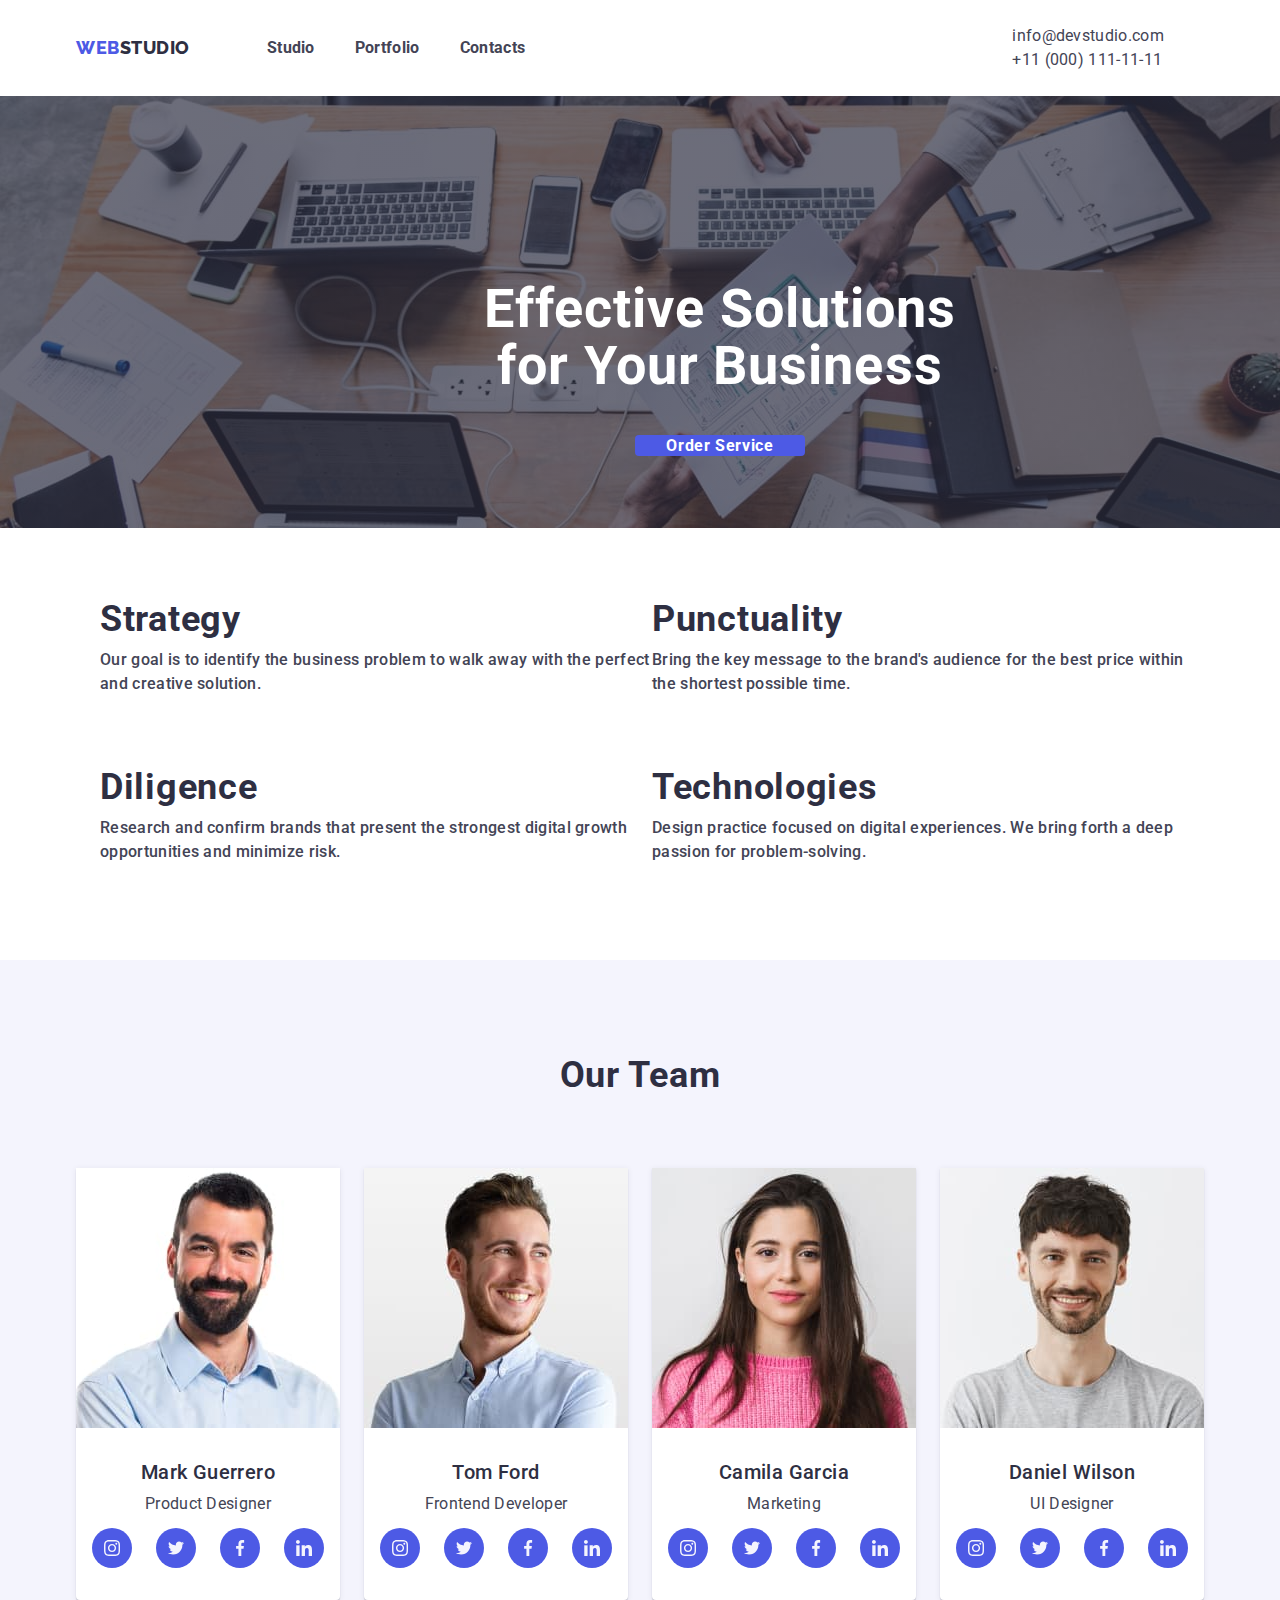
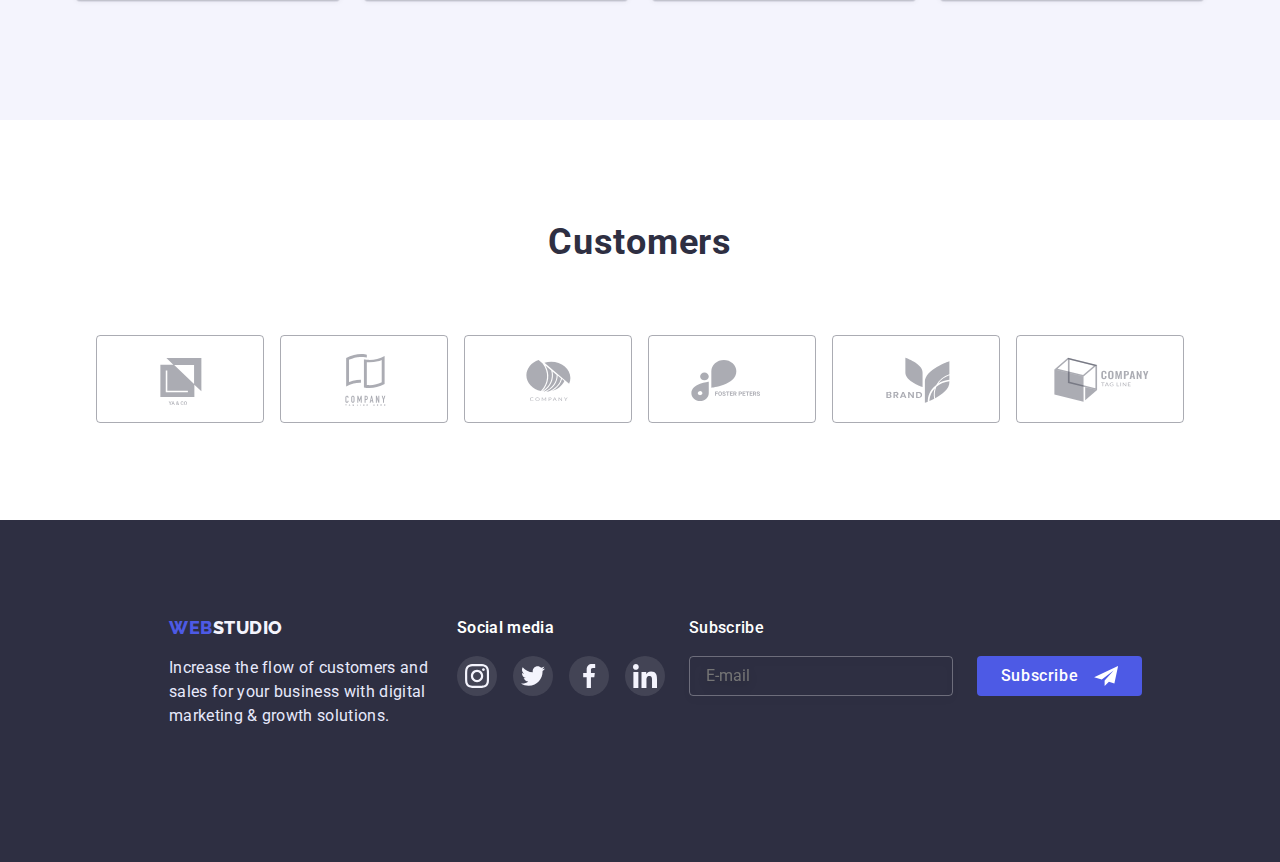
==== commit abc8027f: "tablet version" ====
--- a/index.html
+++ b/index.html
@@ -69,30 +69,39 @@
               <use href="./images/sprite.svg#icon-close-modal"></use>
             </svg>
           </button>
-          <ul class="menu list">
+          <ul class="mobile-menu-list list">
             <li class="menu-item">
-              <a class="menu-link link current" href="./index.html">Studio</a>
+              <a class="mobile-menu-link link current" href="./index.html"
+                >Studio</a
+              >
             </li>
             <li class="menu-item">
-              <a class="menu-link link" href="./portfolio.html">Portfolio</a>
+              <a class="mobile-menu-link link" href="./portfolio.html"
+                >Portfolio</a
+              >
             </li>
             <li class="menu-item">
-              <a class="menu-link link" href="">Contacts</a>
+              <a class="mobile-menu-link link" href="">Contacts</a>
             </li>
           </ul>
-          <ul class="menu-contacts list">
-            <li class="menu-contacts-item">
-              <a class="contact-mail link" href="mailto:info@devstudio.com"
-                >info@devstudio.com</a
+          <ul class="mobile-menu-contacts list">
+            <li>
+              <a
+                class="mobile-contact-phone-number link"
+                href="tel:+110001111111"
               >
-            </li>
-            <li>
-              <a class="contact-phone-number link" href="tel:+110001111111"
-                >+11 (000) 111-11-11</a
-              >
+                +11 (000) 111-11-11
+              </a>
+            </li>
+            <li class="mobile-menu-contacts-item">
+              <a
+                class="mobile-contact-mail link"
+                href="mailto:info@devstudio.com"
+                >info@devstudio.com
+              </a>
             </li>
           </ul>
-          <ul class="social-list list">
+          <ul class="mobile-social-list list">
             <li class="social-list-item">
               <a href="#" class="social-list-link">
                 <svg class="social-list-icon" width="16" height="16">
@@ -139,6 +148,7 @@
         <section class="studio-section-features">
           <div class="container">
             <h2 class="visually-hidden">Особливості студії</h2>
+
             <ul class="list studio-features">
               <li class="studio-features-item">
                 <div class="studio-features-svg-bg">
@@ -226,10 +236,11 @@
         <!--Наша команда-->
         <section class="team">
           <div class="container">
-            <h2 class="section-title">Our Team</h2>
+            <h2 class="section-title section-title-team">Our Team</h2>
             <ul class="our-team-list list">
               <li class="team-item">
                 <img
+                  srcset="./images/mark.jpg 1x, ./images/mark@2x.jpg 2x"
                   src="./images/mark.jpg"
                   alt="Mark Guerrero"
                   width="264"
@@ -272,6 +283,7 @@
               </li>
               <li class="team-item">
                 <img
+                  srcset="./images/tom.jpg 1x, ./images/tom@2x.jpg 2x"
                   src="./images/tom.jpg"
                   alt="Tom Ford"
                   width="264"
@@ -314,6 +326,7 @@
               </li>
               <li class="team-item">
                 <img
+                  srcset="./images/camila.jpg 1x, ./images/camila@2x.jpg 2x"
                   src="./images/camila.jpg"
                   alt="Camila Garcia"
                   width="264"
@@ -356,6 +369,7 @@
               </li>
               <li class="team-item">
                 <img
+                  srcset="./images/daniel.jpg 1x, ./images/daniel@2x.jpg 2x"
                   src="./images/daniel.jpg"
                   alt="Daniel Wilson"
                   width="264"
@@ -511,6 +525,7 @@
                 placeholder="E-mail"
               />
             </label>
+
             <button type="submit" class="footer-form-submit">
               Subscribe
               <svg class="footer-icon-send">
--- a/css/styles.css
+++ b/css/styles.css
@@ -104,6 +104,9 @@
   text-align: center;
 }
 
+.section-title-team {
+  margin-top: 0;
+}
 .section-subtitle-team {
   font-weight: 500;
   font-size: 20px;
@@ -180,7 +183,7 @@
   }
 }
 
-@media screen and (min-width: 769px) {
+@media screen and (min-width: 768px) {
   .container {
     width: 736px;
   }
@@ -193,7 +196,7 @@
 }
 
 /* ================== Mobile ================== */
-@media screen and (max-width: 768px) {
+@media screen and (max-width: 767px) {
   .menu,
   .menu-contacts,
   .studio-features-svg-bg {
@@ -282,96 +285,53 @@
   fill: var(--color-white);
   border: none;
 }
+
+.mobile-menu-list {
+  display: flex;
+  flex-direction: column;
+  gap: 40px;
+  margin-bottom: 284px;
+}
+
+.mobile-menu-link {
+  font-weight: 700;
+  font-size: 36px;
+  line-height: 1.11;
+  letter-spacing: 0.02em;
+  color: var(--color-dark);
+}
+
+.mobile-contact-phone-number {
+  font-weight: 500;
+  font-size: 34px;
+  line-height: 40px;
+  color: var(--color-dark);
+}
+
+.mobile-menu-contacts-item {
+  margin-top: 40px;
+  margin-bottom: 48px;
+}
+
+.mobile-contact-mail {
+  font-weight: 500;
+  font-size: 20px;
+  line-height: 1.2;
+  letter-spacing: 0.02em;
+  color: var(--color-text);
+}
+
+.mobile-social-list {
+  display: flex;
+  gap: 56px;
+}
+
+.mobile-menu-link:active,
+.mobile-contact-mail:active,
+.mobile-contact-phone-number:active {
+  color: var(--color-primary-brand);
+}
 /* ================= / Mobile menu ================= */
-
-/* =================  Tablet ================= */
-
-@media screen and (min-width: 768px) {
-  .mobile-menu,
-  .mobile-menu-open {
-    display: none;
-  }
-
-  .page-header {
-    padding-top: 24px;
-    padding-bottom: 24px;
-    box-shadow: 0px 2px 1px rgba(46, 47, 66, 0.08),
-      0px 1px 1px rgba(46, 47, 66, 0.16), 0px 1px 6px rgba(46, 47, 66, 0.08);
-  }
-
-  .page-nav {
-    display: flex;
-    align-items: center;
-  }
-
-  .page-header-container {
-    display: flex;
-    align-items: center;
-    justify-content: space-between;
-  }
-
-  .menu {
-    display: flex;
-    align-items: center;
-  }
-
-  .menu-contacts {
-    display: flex;
-    flex-direction: column;
-    align-items: flex-start;
-    margin-left: auto;
-  }
-
-  .menu-contacts-item {
-    margin-right: 40px;
-  }
-
-  .menu-item {
-    position: relative;
-  }
-
-  .menu-item:not(:last-child) {
-    margin-right: 40px;
-  }
-
-  .menu-link {
-    font-weight: 700;
-    font-size: 16px;
-    line-height: 1.5;
-    letter-spacing: 0.02em;
-    color: var(--color-text);
-
-    transition-property: color;
-    transition-duration: 250ms;
-    transition-timing-function: cubic-bezier(0.4, 0, 0.2, 1);
-  }
-
-  .menu-link:hover,
-  .menu-link:focus,
-  .contact-mail:hover,
-  .contact-mail:focus,
-  .contact-phone-number:hover,
-  .contact-phone-number:focus,
-  .menu-link:active,
-  .contact-mail:active,
-  .contact-phone-number:active {
-    color: var(--color-primary-brand);
-  }
-
-  .contact-mail,
-  .contact-phone-number {
-    font-weight: 400;
-    font-size: 16px;
-    line-height: 1.5;
-    letter-spacing: 0.02em;
-    color: var(--color-text);
-
-    transition-property: color;
-    transition-duration: 250ms;
-    transition-timing-function: cubic-bezier(0.4, 0, 0.2, 1);
-  }
-}
-/* ================= / Tablet ================= */
 
 /* .link.current::after {
   content: "";
@@ -494,7 +454,6 @@
   flex-direction: column;
   justify-content: center;
   align-items: center;
-  /* width: 428px; */
   width: 100vw;
   height: 432px;
   margin-left: auto;
@@ -556,16 +515,22 @@
       url("../images/hero/tablet-bg.jpg");
     padding-top: 112px;
     padding-bottom: 204px;
-    width: 768px;
-  }
+    width: 100vw;
+  }
+
   .hero-title {
     font-weight: 700;
-    font-size: 56px;
+    font-size: 54px;
     line-height: 1.07;
     letter-spacing: 0.02em;
     text-align: center;
     color: var(--color-white);
     width: 494px;
+    padding-top: 112px;
+  }
+
+  .modal-btn {
+    margin-top: 40px;
   }
 }
 
@@ -752,7 +717,8 @@
 .social-list-link:hover,
 .social-list-link:focus {
   background-color: #31d0aa;
-} */
+}
+*/
 
 /* ================  /Our Team-Mobile ================ */
 
@@ -971,7 +937,7 @@
   justify-content: flex-start;
   align-items: center;
   padding-top: 96px;
-  }
+}
 
 .social-footer-list {
   display: flex;
@@ -1043,9 +1009,9 @@
   border: 0px;
   width: 165px;
   height: 40px;
- 
+
   margin: 0 auto;
-  }
+}
 
 .footer-form-submit:hover,
 .footer-form-submit:focus {
@@ -1402,3 +1368,136 @@
 } */
 
 /* ================== /Modal form ================== */
+/* =================  Tablet ================= */
+
+@media screen and (min-width: 768px) {
+  .mobile-menu,
+  .mobile-menu-open,
+  .studio-features-svg-bg {
+    display: none;
+  }
+
+  .page-header {
+    padding-top: 24px;
+    padding-bottom: 24px;
+    box-shadow: 0px 2px 1px rgba(46, 47, 66, 0.08),
+      0px 1px 1px rgba(46, 47, 66, 0.16), 0px 1px 6px rgba(46, 47, 66, 0.08);
+  }
+
+  .page-nav {
+    display: flex;
+    align-items: center;
+  }
+
+  .page-header-container {
+    display: flex;
+    align-items: center;
+    justify-content: space-between;
+  }
+
+  .menu {
+    display:flex;
+    align-items: center;
+  }
+
+  .menu-contacts {
+    display: flex;
+    flex-direction: column;
+    align-items: flex-start;
+    margin-left: 118px;
+  }
+
+  .menu-contacts-item {
+    margin-right: 40px;
+  }
+
+  .menu-item {
+    position: relative;
+  }
+
+  .menu-item:not(:last-child) {
+    margin-right: 40px;
+  }
+
+  .menu-link {
+    font-weight: 700;
+    font-size: 16px;
+    line-height: 1.5;
+    letter-spacing: 0.02em;
+    color: var(--color-text);
+
+    transition-property: color;
+    transition-duration: 250ms;
+    transition-timing-function: cubic-bezier(0.4, 0, 0.2, 1);
+  }
+
+  .menu-link:hover,
+  .menu-link:focus,
+  .contact-mail:hover,
+  .contact-mail:focus,
+  .contact-phone-number:hover,
+  .contact-phone-number:focus,
+  .menu-link:active,
+  .contact-mail:active,
+  .contact-phone-number:active {
+    color: var(--color-primary-brand);
+  }
+
+  .contact-mail,
+  .contact-phone-number {
+    font-weight: 400;
+    font-size: 16px;
+    line-height: 1.5;
+    letter-spacing: 0.02em;
+    color: var(--color-text);
+
+    transition-property: color;
+    transition-duration: 250ms;
+    transition-timing-function: cubic-bezier(0.4, 0, 0.2, 1);
+  }
+
+  .studio-features {
+    display: grid;
+    grid-template-columns: 1fr 1fr;
+    margin-left: 24px;
+  }
+  .section-subtitle,
+  .studio-features-item {
+    text-align: left;
+  }
+
+  .our-customers-link {
+    width: 168px;
+  }
+    .our-customers-list {
+      width: 100%;
+    }
+  .footer-position {
+    display: flex;
+    flex-direction: row;
+    flex-wrap: wrap;
+       gap: 24px;
+    margin: 0 auto;
+    align-items: flex-start;
+    padding-left: 108px;
+  }
+  .footer-info {
+    display: block;
+    width: 264px;
+  }
+  .footer-form {
+    display: flex;
+    gap: 24px;
+  }
+.logo-footer,
+.social-media-paragraph,
+.footer-form-paragraph {
+  display: block;
+  text-align: left;
+}
+  .footer-form-paragraph {
+    margin-top: 0;
+  }
+
+}
+/* ================= / Tablet ================= */
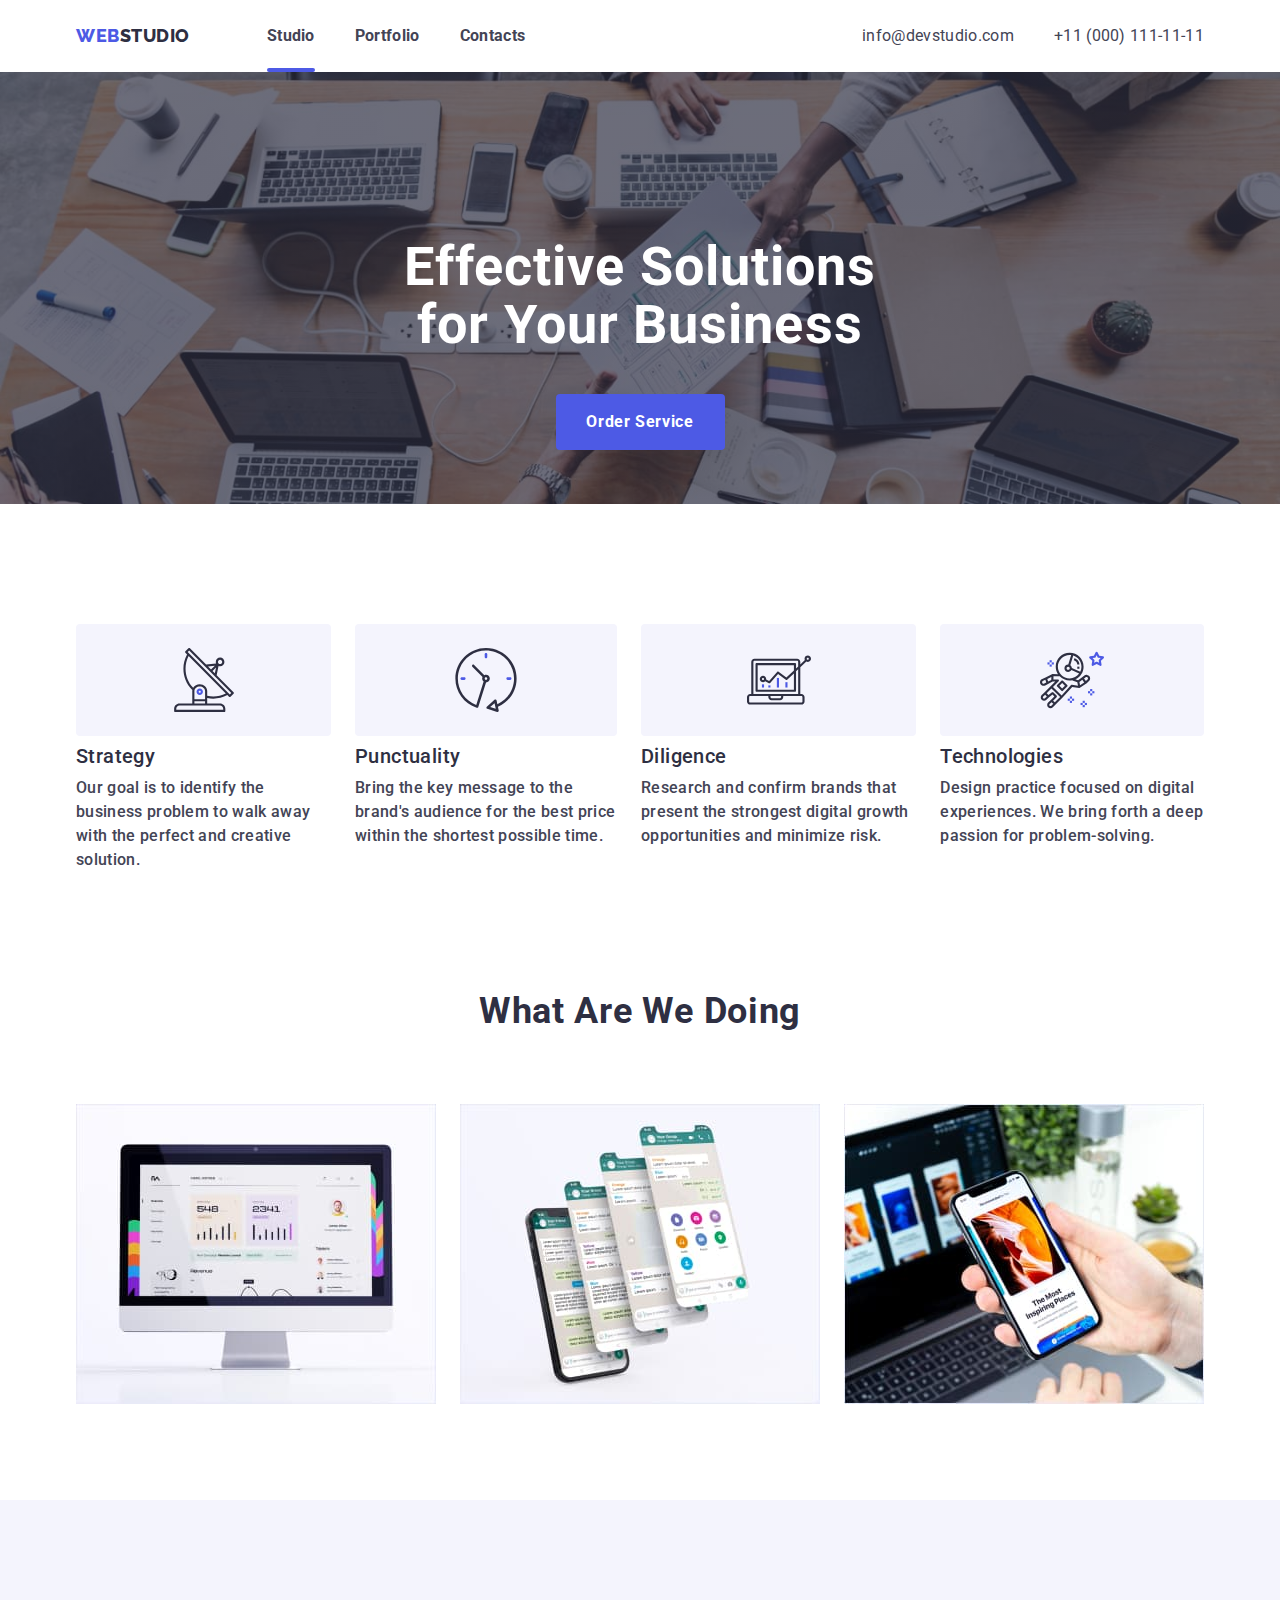
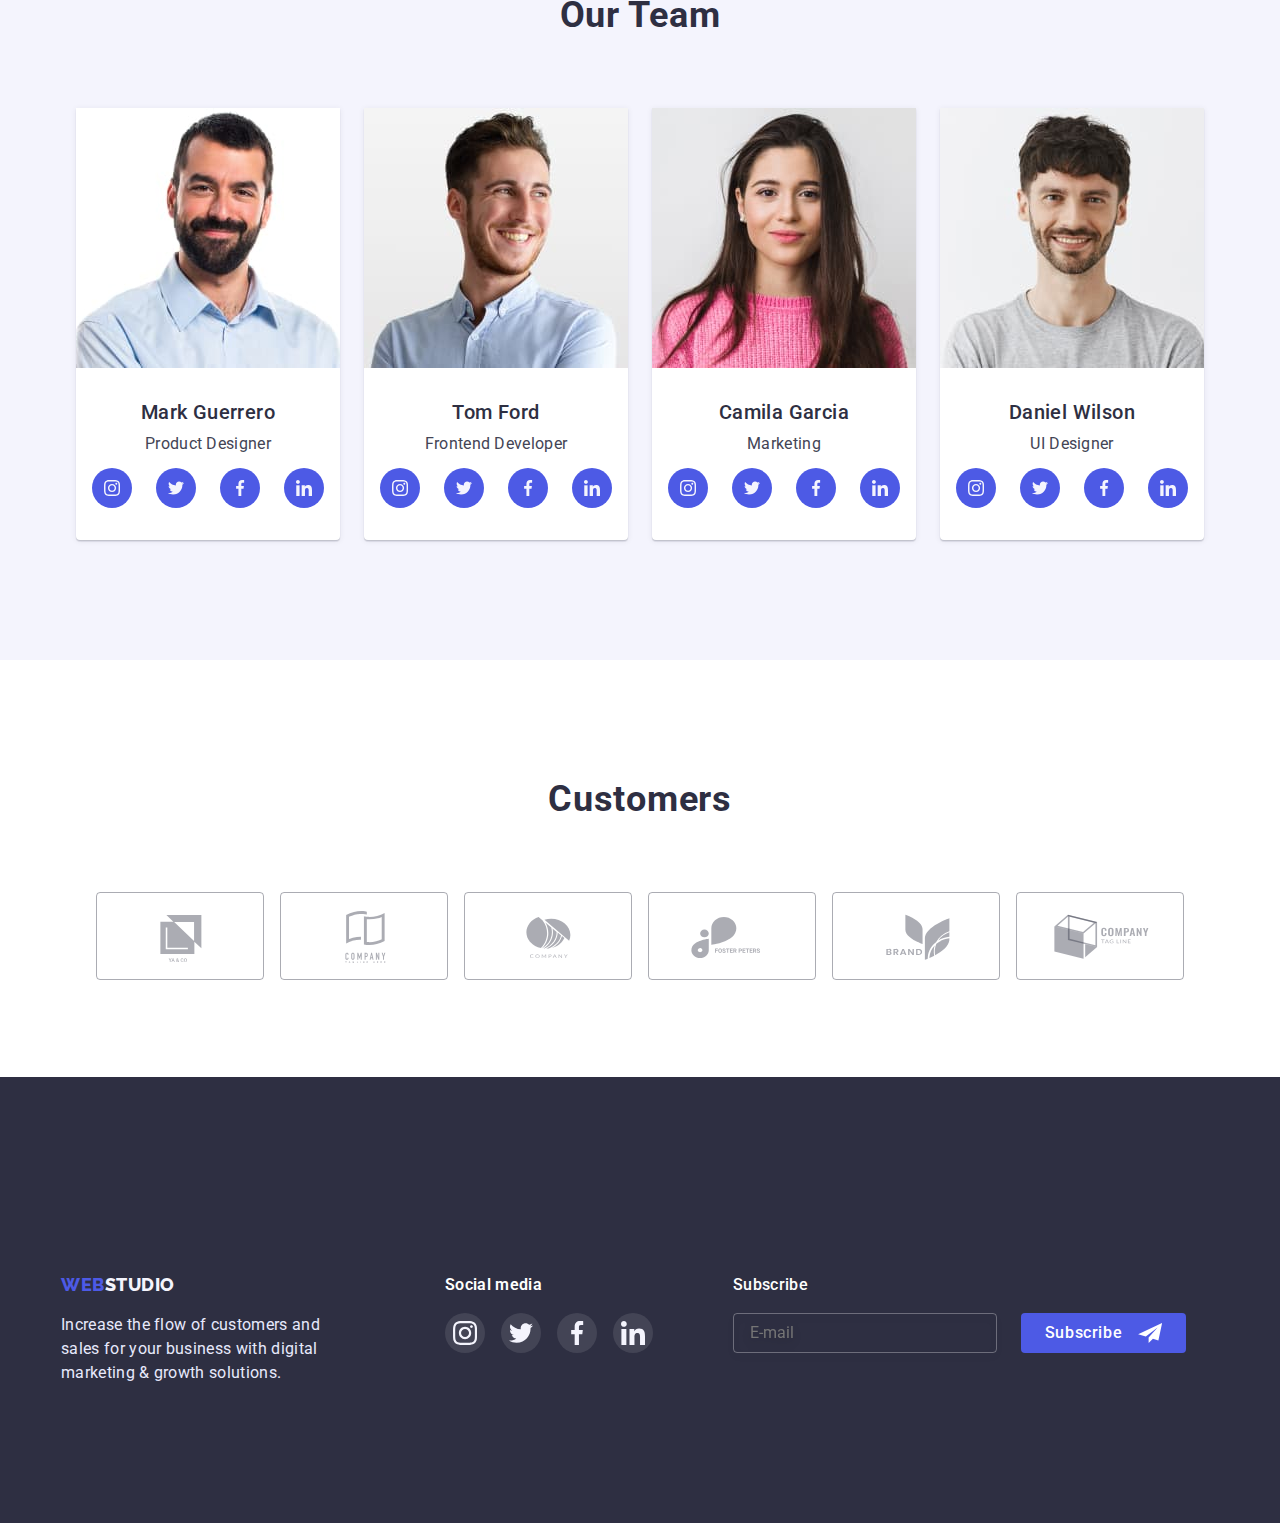
==== commit e6c49367: "trouble with 320" ====
--- a/index.html
+++ b/index.html
@@ -37,7 +37,9 @@
             </li>
           </ul>
         </nav>
+
         <div>
+          <!-- Mobile menu burger -->
           <button type="button" class="mobile-menu-open js-open-menu">
             <svg class="mobile-menu-open-icon">
               <use
@@ -47,16 +49,17 @@
               ></use>
             </svg>
           </button>
+          <!-- Contacts -->
           <ul class="menu-contacts list">
             <li class="menu-contacts-item">
-              <a class="contact-mail link" href="mailto:info@devstudio.com"
-                >info@devstudio.com</a
-              >
+              <a class="contact-mail link" href="mailto:info@devstudio.com">
+                info@devstudio.com
+              </a>
             </li>
             <li>
-              <a class="contact-phone-number link" href="tel:+110001111111"
-                >+11 (000) 111-11-11</a
-              >
+              <a class="contact-phone-number link" href="tel:+110001111111">
+                +11 (000) 111-11-11
+              </a>
             </li>
           </ul>
         </div>
@@ -84,54 +87,56 @@
               <a class="mobile-menu-link link" href="">Contacts</a>
             </li>
           </ul>
-          <ul class="mobile-menu-contacts list">
-            <li>
-              <a
-                class="mobile-contact-phone-number link"
-                href="tel:+110001111111"
-              >
-                +11 (000) 111-11-11
-              </a>
-            </li>
-            <li class="mobile-menu-contacts-item">
-              <a
-                class="mobile-contact-mail link"
-                href="mailto:info@devstudio.com"
-                >info@devstudio.com
-              </a>
-            </li>
-          </ul>
-          <ul class="mobile-social-list list">
-            <li class="social-list-item">
-              <a href="#" class="social-list-link">
-                <svg class="social-list-icon" width="16" height="16">
-                  <use href="./images/sprite.svg#icon-instagram"></use>
-                </svg>
-              </a>
-            </li>
-            <li class="social-list-item">
-              <a href="#" class="social-list-link">
-                <svg class="social-list-icon" width="16" height="16">
-                  <use href="./images/sprite.svg#icon-twitter"></use>
-                </svg>
-              </a>
-            </li>
+          <div class="mobile-menu-bottom">
+            <ul class="mobile-menu-contacts list">
+              <li>
+                <a
+                  class="mobile-contact-phone-number link"
+                  href="tel:+110001111111"
+                >
+                  +11 (000) 111-11-11
+                </a>
+              </li>
+              <li class="mobile-menu-contacts-item">
+                <a
+                  class="mobile-contact-mail link"
+                  href="mailto:info@devstudio.com"
+                  >info@devstudio.com
+                </a>
+              </li>
+            </ul>
+            <ul class="mobile-social-list list">
+              <li class="social-list-item">
+                <a href="#" class="social-list-link">
+                  <svg class="social-list-icon" width="16" height="16">
+                    <use href="./images/sprite.svg#icon-instagram"></use>
+                  </svg>
+                </a>
+              </li>
+              <li class="social-list-item">
+                <a href="#" class="social-list-link">
+                  <svg class="social-list-icon" width="16" height="16">
+                    <use href="./images/sprite.svg#icon-twitter"></use>
+                  </svg>
+                </a>
+              </li>
 
-            <li class="social-list-item">
-              <a href="#" class="social-list-link">
-                <svg class="social-list-icon" width="16" height="16">
-                  <use href="./images/sprite.svg#icon-facebook"></use>
-                </svg>
-              </a>
-            </li>
-            <li class="social-list-item">
-              <a href="" class="social-list-link">
-                <svg class="social-list-icon" width="16" height="16">
-                  <use href="./images/sprite.svg#icon-linkedin"></use>
-                </svg>
-              </a>
-            </li>
-          </ul>
+              <li class="social-list-item">
+                <a href="#" class="social-list-link">
+                  <svg class="social-list-icon" width="16" height="16">
+                    <use href="./images/sprite.svg#icon-facebook"></use>
+                  </svg>
+                </a>
+              </li>
+              <li class="social-list-item">
+                <a href="" class="social-list-link">
+                  <svg class="social-list-icon" width="16" height="16">
+                    <use href="./images/sprite.svg#icon-linkedin"></use>
+                  </svg>
+                </a>
+              </li>
+            </ul>
+          </div>
         </div>
       </div>
     </header>
@@ -202,7 +207,7 @@
           </div>
         </section>
         <!--Чим ми займаємося-->
-        <!-- <section class="doing-list-section">
+        <section class="doing-list-section">
           <div class="container">
             <h2 class="section-title">What are we doing</h2>
             <ul class="doing-list list">
@@ -232,7 +237,7 @@
               </li>
             </ul>
           </div>
-        </section> -->
+        </section>
         <!--Наша команда-->
         <section class="team">
           <div class="container">
@@ -537,7 +542,7 @@
       </div>
     </footer>
     <!-- Backdrop -->
-    <!-- <div class="backdrop is-hidden" data-modal>
+    <div class="backdrop is-hidden" data-modal>
       <div class="modal">
         <button type="button" class="modal-close-btn" data-modal-close>
           <svg class="modal-close-btn-icon" width="8" height="8">
@@ -616,7 +621,7 @@
       </div>
     </div>
 
-    <script src="./js/modal.js"></script> -->
+    <script src="./js/modal.js"></script>
     <script src="./js/mobile-menu.js"></script>
   </body>
 </html>
--- a/css/styles.css
+++ b/css/styles.css
@@ -102,6 +102,7 @@
   margin-top: 103px;
   margin-bottom: 72px;
   text-align: center;
+  text-transform: capitalize;
 }
 
 .section-title-team {
@@ -157,13 +158,6 @@
   color: var(--color-light);
 }
 
-/* .container {
-  width: 1158px;
-  margin: 0 auto;
-  padding-left: 15px;
-  padding-right: 15px;
-} */
-
 /* ============== /Components ================= */
 /*#endregion*/
 
@@ -172,12 +166,12 @@
 
 .container {
   padding-left: 15px;
-  padding-right: 15px;
+  padding-right: 15px;  
 }
 
 @media screen and (min-width: 480px) {
   .container {
-    width: 396px;
+    width: 428px;
     margin-left: auto;
     margin-right: auto;
   }
@@ -196,10 +190,11 @@
 }
 
 /* ================== Mobile ================== */
-@media screen and (max-width: 767px) {
+@media screen and (max-width: 768px) {
   .menu,
   .menu-contacts,
-  .studio-features-svg-bg {
+  .studio-features-svg-bg,
+  .doing-list-section {
     display: none;
   }
 
@@ -219,8 +214,11 @@
     padding: 0;
     line-height: 0;
   }
-}
-
+
+  .our-customers > .container {
+    padding: 0;
+  }
+}
 /* =================== / Mobile =================== */
 /* ================== Mobile menu ================== */
 .mobile-menu {
@@ -238,6 +236,7 @@
   pointer-events: none;
   transition: 500ms linear, visibilits 500ms linear;
 }
+
 .mobile-menu-open-icon {
   width: 32px;
   height: 22px;
@@ -250,6 +249,8 @@
 }
 
 .mobile-menu-container {
+  display: flex;
+  flex-direction: column;
   position: relative;
   padding: 40px;
 }
@@ -308,6 +309,10 @@
   color: var(--color-dark);
 }
 
+.mobile-menu-bottom {
+  margin-top: auto;
+}
+
 .mobile-menu-contacts-item {
   margin-top: 40px;
   margin-bottom: 48px;
@@ -323,6 +328,7 @@
 
 .mobile-social-list {
   display: flex;
+  justify-content: center;
   gap: 56px;
 }
 
@@ -333,7 +339,7 @@
 }
 /* ================= / Mobile menu ================= */
 
-/* .link.current::after {
+.link.current::after {
   content: "";
   position: absolute;
   width: 100%;
@@ -344,67 +350,12 @@
   border-radius: 2px;
 }
 
-.page-header {
-  padding-top: 24px;
-  padding-bottom: 24px;
-  box-shadow: 0px 2px 1px rgba(46, 47, 66, 0.08),
-    0px 1px 1px rgba(46, 47, 66, 0.16), 0px 1px 6px rgba(46, 47, 66, 0.08);
-}
-
-.page-nav {
-  display: flex;
-  align-items: center;
-}
-
-.page-header-container {
-  display: flex;
-  align-items: center;
-  justify-content: space-between;
-}
-
-.menu {
-  display: flex;
-  align-items: center;
-}
-
-.menu-contacts {
-  display: flex;
-  align-items: center;
-  margin-left: auto;
-}
-
-.menu-contacts-item {
-  margin-right: 40px;
-}
-
 .menu-item {
   position: relative;
 }
 
 .menu-item:not(:last-child) {
   margin-right: 40px;
-}
-
-.logo {
-  font-family: "Raleway", sans-serif;
-  font-weight: 800;
-  font-size: 18px;
-  line-height: 1.33;
-  letter-spacing: 0.03em;
-  text-transform: uppercase;
-  color: var(--color-primary-brand);
-}
-
-.logo-header {
-  margin-right: 77px;
-}
-
-.logo-dark {
-  color: var(--color-dark);
-}
-
-.logo-light {
-  color: var(--color-light);
 }
 
 .menu-link {
@@ -442,7 +393,7 @@
   transition-property: color;
   transition-duration: 250ms;
   transition-timing-function: cubic-bezier(0.4, 0, 0.2, 1);
-} */
+}
 /* ================== /Header ================== */
 /*#endregion*/
 
@@ -483,7 +434,6 @@
   font-size: 16px;
   line-height: 1.19;
   letter-spacing: 0.04em;
-  align-items: center;
   color: var(--color-white);
   background-color: var(--color-primary-brand);
   border-radius: 4px;
@@ -513,8 +463,6 @@
         rgba(46, 47, 66, 0.7)
       ),
       url("../images/hero/tablet-bg.jpg");
-    padding-top: 112px;
-    padding-bottom: 204px;
     width: 100vw;
   }
 
@@ -531,6 +479,8 @@
 
   .modal-btn {
     margin-top: 40px;
+    width: 169px;
+    height: 56px;
   }
 }
 
@@ -548,9 +498,7 @@
 
 @media screen and (min-width: 1200px) {
   .hero {
-    padding-top: 192px;
-    padding-bottom: 192px;
-    width: 1440px;
+    width: 100vw;
 
     background-image: linear-gradient(
         rgba(46, 47, 66, 0.7),
@@ -570,22 +518,6 @@
       ),
       url("../images/hero/bg@2x.jpg");
   }
-
-  .modal-btn {
-    font-family: "Roboto", sans-serif;
-    font-weight: 700;
-    font-size: 16px;
-    line-height: 1.19;
-    letter-spacing: 0.04em;
-    align-items: center;
-    color: var(--color-white);
-    background-color: var(--color-primary-brand);
-    border-radius: 4px;
-    border: 0px;
-    margin-top: 48px;
-    width: 170px;
-    height: 51px;
-  }
 }
 /* ==============< /!--Hero-->================= */
 /*#endregion*/
@@ -619,51 +551,7 @@
 
 /* ==================  /Особливості студії mobile ================== */
 
-/* ==================  Особливості студії  ================== */
-
-/* .studio-section-features {
-  padding-top: 120px;
-  padding-bottom: 120px;
-}
-.studio-features {
-  display: flex;
-  justify-content: space-between;
-}
-
-.studio-features-svg {
-  width: 64px;
-  height: 64px;
-}
-
-.studio-features-svg-bg {
-  display: flex;
-  justify-content: center;
-  align-items: center;
-  height: 112px;
-  background-color: #f4f4fd;
-  border-radius: 4px;
-  margin-bottom: 8px;
-}
-
-.studio-features-item {
-  flex-basis: calc((100%-72px) / 4);
-}
-
-.studio-features-item:not(:last-child) {
-  margin-right: 24px;
-} */
 /* ==================  /Особливості студії  ================== */
-
-/* ==================  What are we doing ================== */
-/* .doing-list {
-  display: flex;
-  justify-content: space-between;
-}
-
-.doing-list-section {
-  padding-bottom: 120px;
-} */
-/* =================  /What are we doing ================== */
 
 /* ==================  Our Team-Mobile ================== */
 .team {
@@ -722,59 +610,6 @@
 
 /* ================  /Our Team-Mobile ================ */
 
-/* ==================  Our Team ================== */
-/* .team {
-  background-color: var(--color-light);
-  padding-top: 120px;
-  padding-bottom: 120px;
-}
-
-.our-team-list {
-  display: flex;
-  justify-content: space-between;
-  flex-wrap: wrap;
-  gap: 24px;
-}
-.our-team-wrapper {
-  padding: 32px 16px;
-  text-align: center;
-}
-.team-item {
-  background-color: var(--color-white);
-  box-shadow: 0px 1px 6px rgba(46, 47, 66, 0.08),
-    0px 1px 1px rgba(46, 47, 66, 0.16), 0px 2px 1px rgba(46, 47, 66, 0.08);
-  border-radius: 0px 0px 4px 4px;
-}
-
-.social-list {
-  display: flex;
-  justify-content: center;
-  gap: 24px;
-  margin-top: 12px;
-}
-
-.social-list-link {
-  display: flex;
-  justify-content: center;
-  align-items: center;
-  width: 40px;
-  height: 40px;
-  border-radius: 50%;
-  background-color: var(--color-primary-brand);
-  fill: var(--color-white);
-
-  transition-property: background-color;
-  transition-duration: 250ms;
-  transition-timing-function: cubic-bezier(0.4, 0, 0.2, 1);
-}
-
-.social-list-link:hover,
-.social-list-link:focus {
-  background-color: #31d0aa;
-} */
-
-/* =================  / Our Team ================== */
-
 /* =============  Our Customers-Mobile ================ */
  .our-customers {
   padding-top: 104px;
@@ -785,7 +620,8 @@
   display: flex;
   flex-wrap: wrap;
   justify-content: center;
-  gap: 16px;
+  column-gap: 16px;
+  row-gap: 72px;
   width: 396px;
 }
 
@@ -803,44 +639,17 @@
   transition-duration: 250ms;
   transition-timing-function: cubic-bezier(0.4, 0, 0.2, 1);
 }
-/* ============  /Our Customers-Mobile =============== */
-
-/* =================   Our Customers ================== */
-/* .our-customers {
-  padding-top: 120px;
-  padding-bottom: 120px;
-}
-
-.our-customers-list {
-  display: flex;
-  justify-content: center;
-  gap: 24px;
-}
-
-.our-customers-link {
-  display: flex;
-  justify-content: center;
-  align-items: center;
-  width: 168px;
-  height: 88px;
-  fill: rgba(46, 47, 66, 0.4);
-  border: 1px solid rgba(46, 47, 66, 0.4);
-  border-radius: 4px;
-
-  transition-property: fill, border;
-  transition-duration: 250ms;
-  transition-timing-function: cubic-bezier(0.4, 0, 0.2, 1);
-}
 
 .our-customers-link:hover,
 .our-customers-link:focus {
   fill: rgba(77, 90, 229, 1);
   border: 1px solid rgba(77, 90, 229, 1);
-} */
-
-/* =================  / Our Customers ================== */
+}
+
+/* ============  /Our Customers-Mobile =============== */
+
 /* ==================  Portfolio ================== */
-/* .portfolio-overlay {
+.portfolio-overlay {
   overflow: hidden;
   position: relative;
 }
@@ -906,7 +715,7 @@
   border: 0.5px solid var(--color-light);
   border-top: none;
   box-shadow: 0px 1px 6px rgba(46, 47, 66, 0.08);
-} */
+}
 /* ==================  /Portfolio ================== */
 
 /* ================  Footer-Mobile ================ */
@@ -982,7 +791,7 @@
 
 .footer-form-input {
   color: var(--color-white);
-  width: 264px;
+  width: 396px;
   height: 40px;
   border: 1px solid rgba(255, 255, 255, 0.3);
   filter: drop-shadow(0px 4px 4px rgba(0, 0, 0, 0.15));
@@ -1026,125 +835,9 @@
   width: 24px;
 }
 /* ================  /Footer-Mobile ================ */
-/* ==================  Footer ================== */
-/* .social-footer-list {
-  display: flex;
-  justify-content: center;
-  gap: 16px;
-  margin-top: 12px;
-}
-
-.footer-paragraph {
-  font-size: 16px;
-  line-height: 1.5;
-  letter-spacing: 0.02em;
-  color: var(--color-accent);
-  width: 264px;
-  height: 110px;
-  margin-top: 16px;
-}
-
-.footer-container {
-  background-color: var(--color-dark);
-  padding-top: 100px;
-  padding-bottom: 100px;
-}
-
-.footer-position {
-  display: flex;
-  justify-content: flex-start;
-  align-items: baseline;
-  }
-
-.footer-info {
-  margin-right: 120px;
-}
-.footer-social-media {
-  margin-right: 80px;
-}
-.social-media-paragraph {
-  font-weight: 600;
-  font-size: 16px;
-  line-height: 24px;
-  letter-spacing: 0.02em;
-  color: var(--color-white);
-  margin-bottom: 16px;
-}
-
-.link-bg {
-  background-color: rgba(255, 255, 255, 0.1);
-
-  transition-property: background-color;
-  transition-duration: 250ms;
-  transition-timing-function: cubic-bezier(0.4, 0, 0.2, 1);
-}
-
-.link-bg:hover,
-.link-bg:focus {
-  box-shadow: 0px 4px 4px rgba(0, 0, 0, 0.25);
-}
-
-.footer-form {
-  display: flex;
-  align-items: center;
-  gap: 24px;
-}
-
-.footer-form-paragraph {
-  font-weight: 500;
-  font-size: 16px;
-  line-height: 1.5;
-  letter-spacing: 0.02em;
-  color: var(--color-white);
-  margin-bottom: 16px;
-}
-
-.footer-form-input {
-  color: var(--color-white);
-  width: 264px;
-  height: 40px;
-  border: 1px solid rgba(255, 255, 255, 0.3);
-  filter: drop-shadow(0px 4px 4px rgba(0, 0, 0, 0.15));
-  border-radius: 4px;
-  background-color: transparent;
-  padding-left: 16px;
-  outline: none;
-}
-
-.footer-form-submit {
-  display: flex;
-  align-items: center;
-  justify-content: center;
-  gap: 16px;
-  font-family: "Roboto", sans-serif;
-  font-weight: 500;
-  font-size: 16px;
-  line-height: 1.5;
-  letter-spacing: 0.04em;
-  color: var(--color-white);
-  background-color: var(--color-primary-brand);
-  border-radius: 4px;
-  border: 0px;
-  width: 165px;
-  height: 40px;
-}
-
-.footer-form-submit:hover,
-.footer-form-submit:focus {
-  box-shadow: 0px 4px 4px rgba(0, 0, 0, 0.15);
-}
-
-.footer-form-submit:active {
-  background-color: var(--color-btn-bgrnd-active);
-}
-.footer-icon-send {
-  height: 20px;
-  width: 24px;
-} */
-/* ================== /Footer ================== */
 
 /* ================== Modal window ================== */
-/* .backdrop {
+.backdrop {
   position: fixed;
   top: 0;
   left: 0;
@@ -1170,7 +863,7 @@
   left: 50%;
   transform: translate(-50%, -50%);
   width: 408px;
- 
+
   background-color: #fcfcfc;
   box-shadow: 0px 1px 1px rgba(0, 0, 0, 0.14), 0px 1px 3px rgba(0, 0, 0, 0.12),
     0px 2px 1px rgba(0, 0, 0, 0.2);
@@ -1208,10 +901,10 @@
   background-color: var(--color-btn-bgrnd-active);
   fill: var(--color-white);
   border: none;
-} */
+}
 /* ================== /Modal window ================== */
 /* ==================  Modal form ================== */
-/* .modal-paragraph {
+.modal-paragraph {
   font-weight: 500;
   font-size: 16px;
   line-height: 1.5;
@@ -1365,7 +1058,7 @@
 
 .privacy-policy {
   color: var(--color-primary-brand);
-} */
+}
 
 /* ================== /Modal form ================== */
 /* =================  Tablet ================= */
@@ -1373,7 +1066,8 @@
 @media screen and (min-width: 768px) {
   .mobile-menu,
   .mobile-menu-open,
-  .studio-features-svg-bg {
+  .studio-features-svg-bg,
+  .doing-list-section {
     display: none;
   }
 
@@ -1396,7 +1090,7 @@
   }
 
   .menu {
-    display:flex;
+    display: flex;
     align-items: center;
   }
 
@@ -1469,14 +1163,14 @@
   .our-customers-link {
     width: 168px;
   }
-    .our-customers-list {
-      width: 100%;
-    }
+  .our-customers-list {
+    width: 100%;
+  }
   .footer-position {
     display: flex;
     flex-direction: row;
     flex-wrap: wrap;
-       gap: 24px;
+    gap: 24px;
     margin: 0 auto;
     align-items: flex-start;
     padding-left: 108px;
@@ -1489,15 +1183,121 @@
     display: flex;
     gap: 24px;
   }
-.logo-footer,
-.social-media-paragraph,
-.footer-form-paragraph {
-  display: block;
-  text-align: left;
-}
+  .footer-form-input {
+    width: 264px;
+  }
+
+  .logo-footer,
+  .social-media-paragraph,
+  .footer-form-paragraph {
+    display: block;
+    text-align: left;
+  }
   .footer-form-paragraph {
     margin-top: 0;
   }
-
 }
 /* ================= / Tablet ================= */
+
+/* ================= Desktop ================= */
+/* =============== / Desktop ================= */
+
+@media screen and (min-width: 1200px) {
+  .menu-contacts {
+    display: flex;
+    flex-direction: row;
+    align-items: center;
+    margin-left: auto;
+  }
+
+  .studio-section-features {
+    padding-top: 120px;
+    padding-bottom: 120px;
+  }
+
+  .studio-features {
+    display: flex;
+    flex-direction: row;
+    justify-content: space-between;
+    margin-left: 0;
+  }
+
+  .studio-features-svg {
+    width: 64px;
+    height: 64px;
+  }
+
+  .studio-features-svg-bg {
+    display: flex;
+    justify-content: center;
+    align-items: center;
+    height: 112px;
+    background-color: #f4f4fd;
+    border-radius: 4px;
+    margin-bottom: 8px;
+  }
+
+  .studio-features-item:not(:last-child) {
+    margin-right: 24px;
+  }
+
+  .studio-features-item {
+    flex-basis: calc((100%-72px) / 4);
+  }
+
+  .studio-features-item:not(:last-child) {
+    margin-right: 24px;
+  }
+
+  .section-subtitle {
+    font-weight: 500;
+    font-size: 20px;
+    line-height: 1.2;
+    letter-spacing: 0.02em;
+    color: var(--color-dark);
+    margin-top: 8px;
+  }
+
+  .section-paragraph {
+    font-weight: 500;
+    font-size: 16px;
+    line-height: 1.5;
+    letter-spacing: 0.02em;
+    color: var(--color-text);
+    margin-top: 8px;
+  }
+
+  .our-customers {
+    padding-top: 120px;
+    margin: 0 auto;
+  }
+
+  .footer-container {
+    background-color: var(--color-dark);
+    padding-top: 100px;
+    padding-bottom: 100px;
+  }
+
+  .footer-position {
+    padding-left: 0;
+    gap: 0;
+  }
+  .footer-social-media {
+    margin-left: 120px;
+    margin-right: 80px;
+  }
+  /* ==================  What are we doing ================== */
+  .doing-list {
+    display: flex;
+    justify-content: space-between;
+  }
+
+  .doing-list-section {
+    display: flex;
+  }
+
+  .section-title {
+    margin-top: 0;
+  }
+  /* =================  /What are we doing ================== */
+}
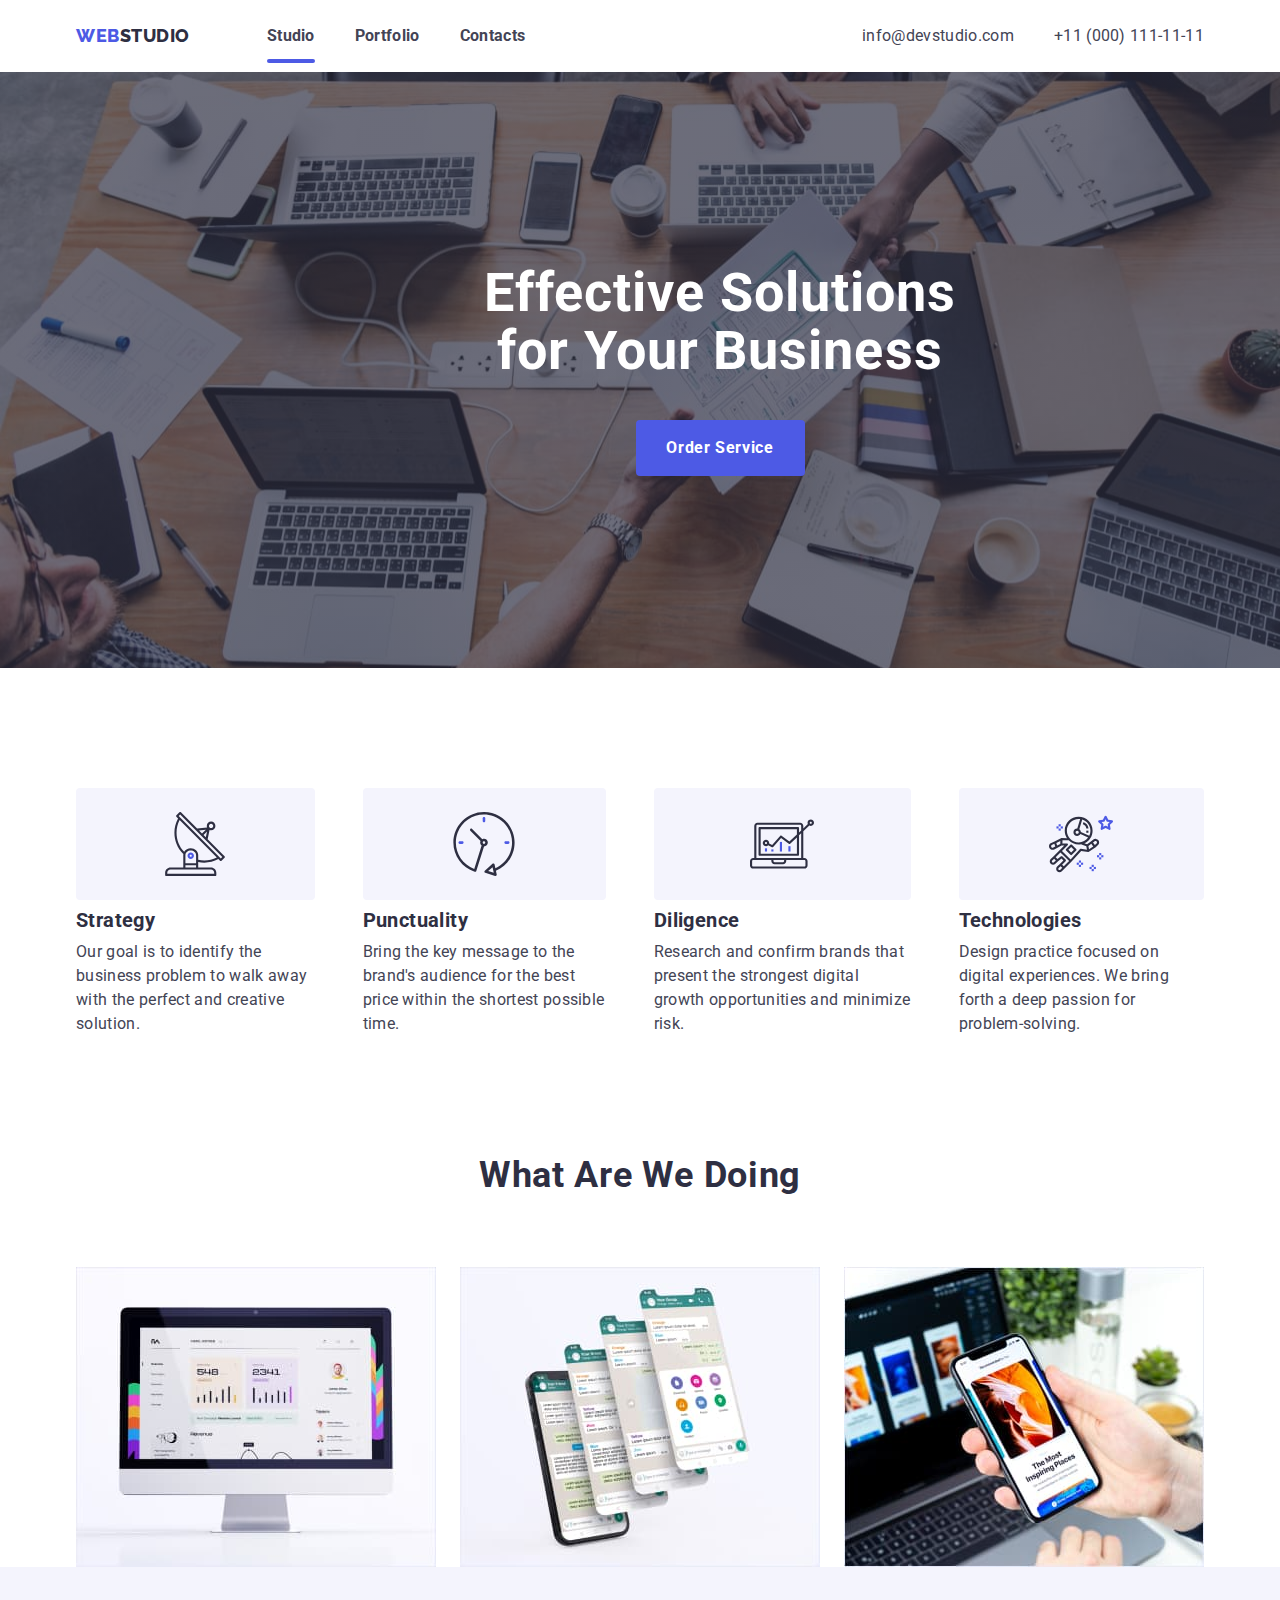
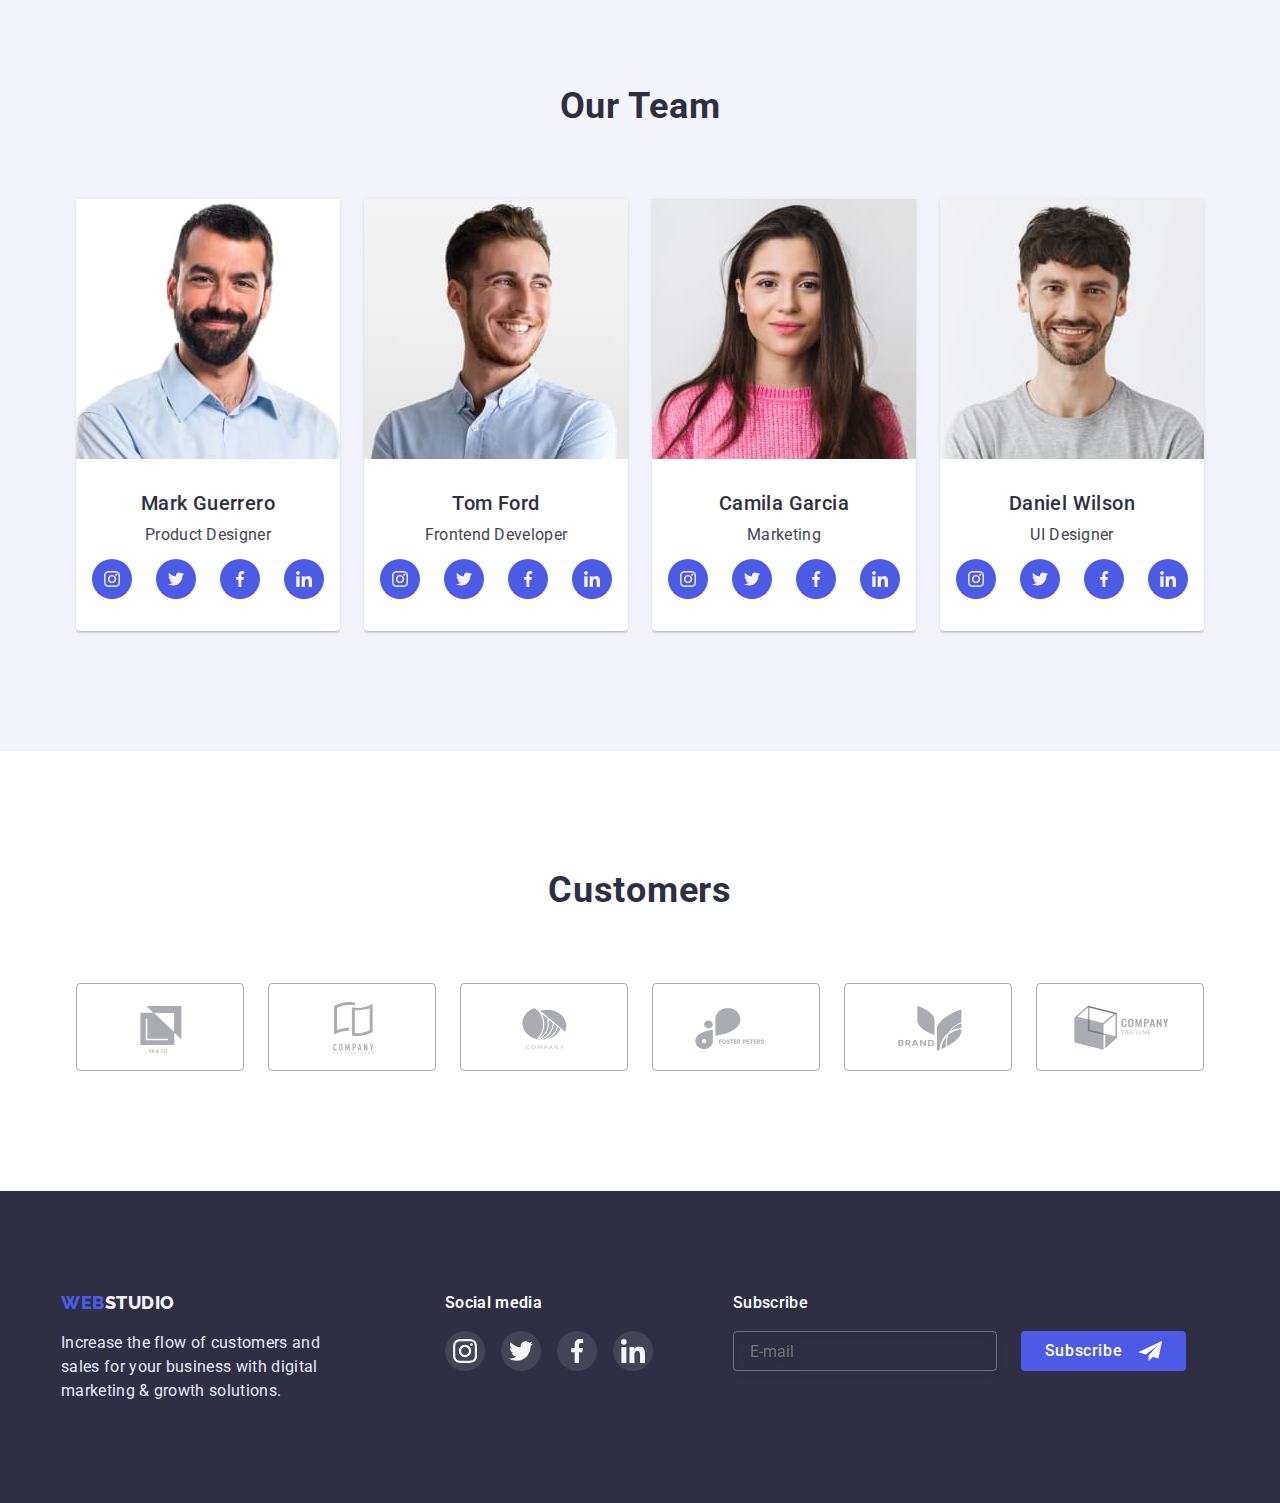
==== commit 2a4e4d42: "fixed bugs" ====
--- a/index.html
+++ b/index.html
@@ -74,9 +74,7 @@
           </button>
           <ul class="mobile-menu-list list">
             <li class="menu-item">
-              <a class="mobile-menu-link link current" href="./index.html"
-                >Studio</a
-              >
+              <a class="mobile-menu-link link" href="./index.html">Studio</a>
             </li>
             <li class="menu-item">
               <a class="mobile-menu-link link" href="./portfolio.html"
@@ -213,6 +211,7 @@
             <ul class="doing-list list">
               <li>
                 <img
+                  srcset="./images/computer.jpg 1x, ./images/computer@2x.jpg 2x"
                   src="./images/computer.jpg"
                   alt="computer"
                   width="360"
@@ -221,6 +220,10 @@
               </li>
               <li>
                 <img
+                  srcset="
+                    ./images/smartphone.jpg    1x,
+                    ./images/smartphone@2x.jpg 2x
+                  "
                   src="./images/smartphone.jpg"
                   alt="smartphone"
                   width="360"
@@ -229,6 +232,7 @@
               </li>
               <li>
                 <img
+                  srcset="./images/notebook.jpg 1x, ./images/notebook@2x.jpg 2x"
                   src="./images/notebook.jpg"
                   alt="notebook"
                   width="360"
@@ -420,7 +424,7 @@
         </section>
         <!-- Наші клієнти -->
         <section class="our-customers">
-          <div class="container">
+          <div class="container our-customers-container">
             <h2 class="section-title">Customers</h2>
             <ul class="our-customers-list list">
               <li>
--- a/css/styles.css
+++ b/css/styles.css
@@ -99,8 +99,6 @@
   font-size: 36px;
   line-height: 1.11;
   letter-spacing: 0.02em;
-  margin-top: 103px;
-  margin-bottom: 72px;
   text-align: center;
   text-transform: capitalize;
 }
@@ -158,6 +156,9 @@
   color: var(--color-light);
 }
 
+.section-title {
+  margin-bottom: 72px;
+}
 /* ============== /Components ================= */
 /*#endregion*/
 
@@ -166,7 +167,7 @@
 
 .container {
   padding-left: 15px;
-  padding-right: 15px;  
+  padding-right: 15px;
 }
 
 @media screen and (min-width: 480px) {
@@ -332,10 +333,21 @@
   gap: 56px;
 }
 
+.mobile-menu-link:hover,
+.mobile-contact-mail:hover,
+.mobile-contact-phone-number:hover,
+.mobile-menu-link:focus,
+.mobile-contact-mail:focus,
+.mobile-contact-phone-number:focus,
 .mobile-menu-link:active,
 .mobile-contact-mail:active,
 .mobile-contact-phone-number:active {
   color: var(--color-primary-brand);
+}
+
+.studio-section-features {
+  padding-top: 96px;
+  padding-bottom: 96px;
 }
 /* ================= / Mobile menu ================= */
 
@@ -345,7 +357,7 @@
   width: 100%;
   height: 4px;
   left: 0px;
-  bottom: -24px;
+  bottom: -15px;
   background-color: var(--color-primary-brand);
   border-radius: 2px;
 }
@@ -401,14 +413,11 @@
 /*#region */
 
 .hero {
-  display: flex;
-  flex-direction: column;
-  justify-content: center;
-  align-items: center;
-  width: 100vw;
-  height: 432px;
-  margin-left: auto;
-  margin-right: auto;
+  width: 428px;
+  padding-top: 112px;
+  padding-bottom: 112px;
+  text-align: center;
+
   background-image: linear-gradient(
       rgba(46, 47, 66, 0.7),
       rgba(46, 47, 66, 0.7)
@@ -463,7 +472,7 @@
         rgba(46, 47, 66, 0.7)
       ),
       url("../images/hero/tablet-bg.jpg");
-    width: 100vw;
+    width: 768px;
   }
 
   .hero-title {
@@ -474,7 +483,6 @@
     text-align: center;
     color: var(--color-white);
     width: 494px;
-    padding-top: 112px;
   }
 
   .modal-btn {
@@ -498,7 +506,10 @@
 
 @media screen and (min-width: 1200px) {
   .hero {
-    width: 100vw;
+    width: 1440px;
+    padding-top: 192px;
+    padding-bottom: 192px;
+    text-align: center;
 
     background-image: linear-gradient(
         rgba(46, 47, 66, 0.7),
@@ -528,6 +539,7 @@
   display: flex;
   flex-direction: column;
   text-align: center;
+  gap: 72px;
 }
 
 .section-subtitle {
@@ -537,7 +549,6 @@
   text-align: center;
   letter-spacing: 0.02em;
   color: var(--color-dark);
-  margin-top: 72px;
 }
 
 .section-paragraph {
@@ -558,7 +569,6 @@
   background-color: var(--color-light);
   padding-top: 96px;
   padding-bottom: 120px;
-  margin-top: 96px;
 }
 
 .our-team-list {
@@ -605,13 +615,13 @@
 .social-list-link:hover,
 .social-list-link:focus {
   background-color: #31d0aa;
-}
-*/
+  border: 0;
+}
 
 /* ================  /Our Team-Mobile ================ */
 
 /* =============  Our Customers-Mobile ================ */
- .our-customers {
+.our-customers {
   padding-top: 104px;
   padding-bottom: 104px;
 }
@@ -622,7 +632,6 @@
   justify-content: center;
   column-gap: 16px;
   row-gap: 72px;
-  width: 396px;
 }
 
 .our-customers-link {
@@ -696,7 +705,7 @@
 }
 
 .portfolio-item:not(:last-child) {
-  padding-right: 24px;
+  margin-right: 24px;
 }
 
 .portfolio-container {
@@ -721,8 +730,7 @@
 /* ================  Footer-Mobile ================ */
 .footer-container {
   background-color: var(--color-dark);
-  margin-top: 97px;
-  padding-top: 96x;
+  padding-top: 96px;
   padding-bottom: 96px;
 }
 
@@ -736,7 +744,6 @@
   letter-spacing: 0.02em;
   color: var(--color-accent);
   width: 264px;
-  height: 110px;
   margin-top: 16px;
 }
 
@@ -745,7 +752,7 @@
   flex-direction: column;
   justify-content: flex-start;
   align-items: center;
-  padding-top: 96px;
+  gap: 72px;
 }
 
 .social-footer-list {
@@ -784,14 +791,13 @@
   line-height: 1.5;
   letter-spacing: 0.02em;
   color: var(--color-white);
-  margin-top: 72px;
   margin-bottom: 16px;
   text-align: center;
 }
 
 .footer-form-input {
   color: var(--color-white);
-  width: 396px;
+  width: 300px;
   height: 40px;
   border: 1px solid rgba(255, 255, 255, 0.3);
   filter: drop-shadow(0px 4px 4px rgba(0, 0, 0, 0.15));
@@ -799,7 +805,6 @@
   background-color: transparent;
   padding-left: 16px;
   outline: none;
-  margin-bottom: 16px;
 }
 
 .footer-form-submit {
@@ -820,6 +825,7 @@
   height: 40px;
 
   margin: 0 auto;
+  margin-top: 16px;
 }
 
 .footer-form-submit:hover,
@@ -1101,10 +1107,6 @@
     margin-left: 118px;
   }
 
-  .menu-contacts-item {
-    margin-right: 40px;
-  }
-
   .menu-item {
     position: relative;
   }
@@ -1140,8 +1142,8 @@
   .contact-mail,
   .contact-phone-number {
     font-weight: 400;
-    font-size: 16px;
-    line-height: 1.5;
+    font-size: 12px;
+    line-height: 1.33;
     letter-spacing: 0.02em;
     color: var(--color-text);
 
@@ -1154,12 +1156,17 @@
     display: grid;
     grid-template-columns: 1fr 1fr;
     margin-left: 24px;
+    row-gap: 72px;
+    column-gap: 24px;
   }
   .section-subtitle,
   .studio-features-item {
     text-align: left;
   }
 
+  .our-customers-container {
+    width: 552px;
+  }
   .our-customers-link {
     width: 168px;
   }
@@ -1186,6 +1193,9 @@
   .footer-form-input {
     width: 264px;
   }
+  .footer-form-submit {
+    margin-top: 0;
+  }
 
   .logo-footer,
   .social-media-paragraph,
@@ -1208,6 +1218,12 @@
     flex-direction: row;
     align-items: center;
     margin-left: auto;
+    gap: 40px;
+  }
+  .contact-mail,
+  .contact-phone-number {
+    font-size: 16px;
+    line-height: 1.5;
   }
 
   .studio-section-features {
@@ -1250,16 +1266,15 @@
   }
 
   .section-subtitle {
-    font-weight: 500;
     font-size: 20px;
     line-height: 1.2;
     letter-spacing: 0.02em;
     color: var(--color-dark);
-    margin-top: 8px;
+    margin-top: 0;
   }
 
   .section-paragraph {
-    font-weight: 500;
+    font-weight: 400;
     font-size: 16px;
     line-height: 1.5;
     letter-spacing: 0.02em;
@@ -1267,9 +1282,17 @@
     margin-top: 8px;
   }
 
+  .our-customers-container {
+    width: 100%;
+  }
   .our-customers {
     padding-top: 120px;
+    padding-bottom: 120px;
     margin: 0 auto;
+  }
+
+  .our-customers-list {
+    gap: 24px;
   }
 
   .footer-container {
@@ -1290,14 +1313,23 @@
   .doing-list {
     display: flex;
     justify-content: space-between;
+    margin-top: 72px;
   }
 
   .doing-list-section {
-    display: flex;
+    display: block;
   }
 
   .section-title {
     margin-top: 0;
   }
-  /* =================  /What are we doing ================== */
-}
+  /* ============  /What are we doing ============ */
+
+  /* ==================  Our Team-Desktop ================== */
+  .team {
+    background-color: var(--color-light);
+    padding-top: 120px;
+    padding-bottom: 120px;
+  }
+  /* ==================  Our Team-Desktop ================== */
+}
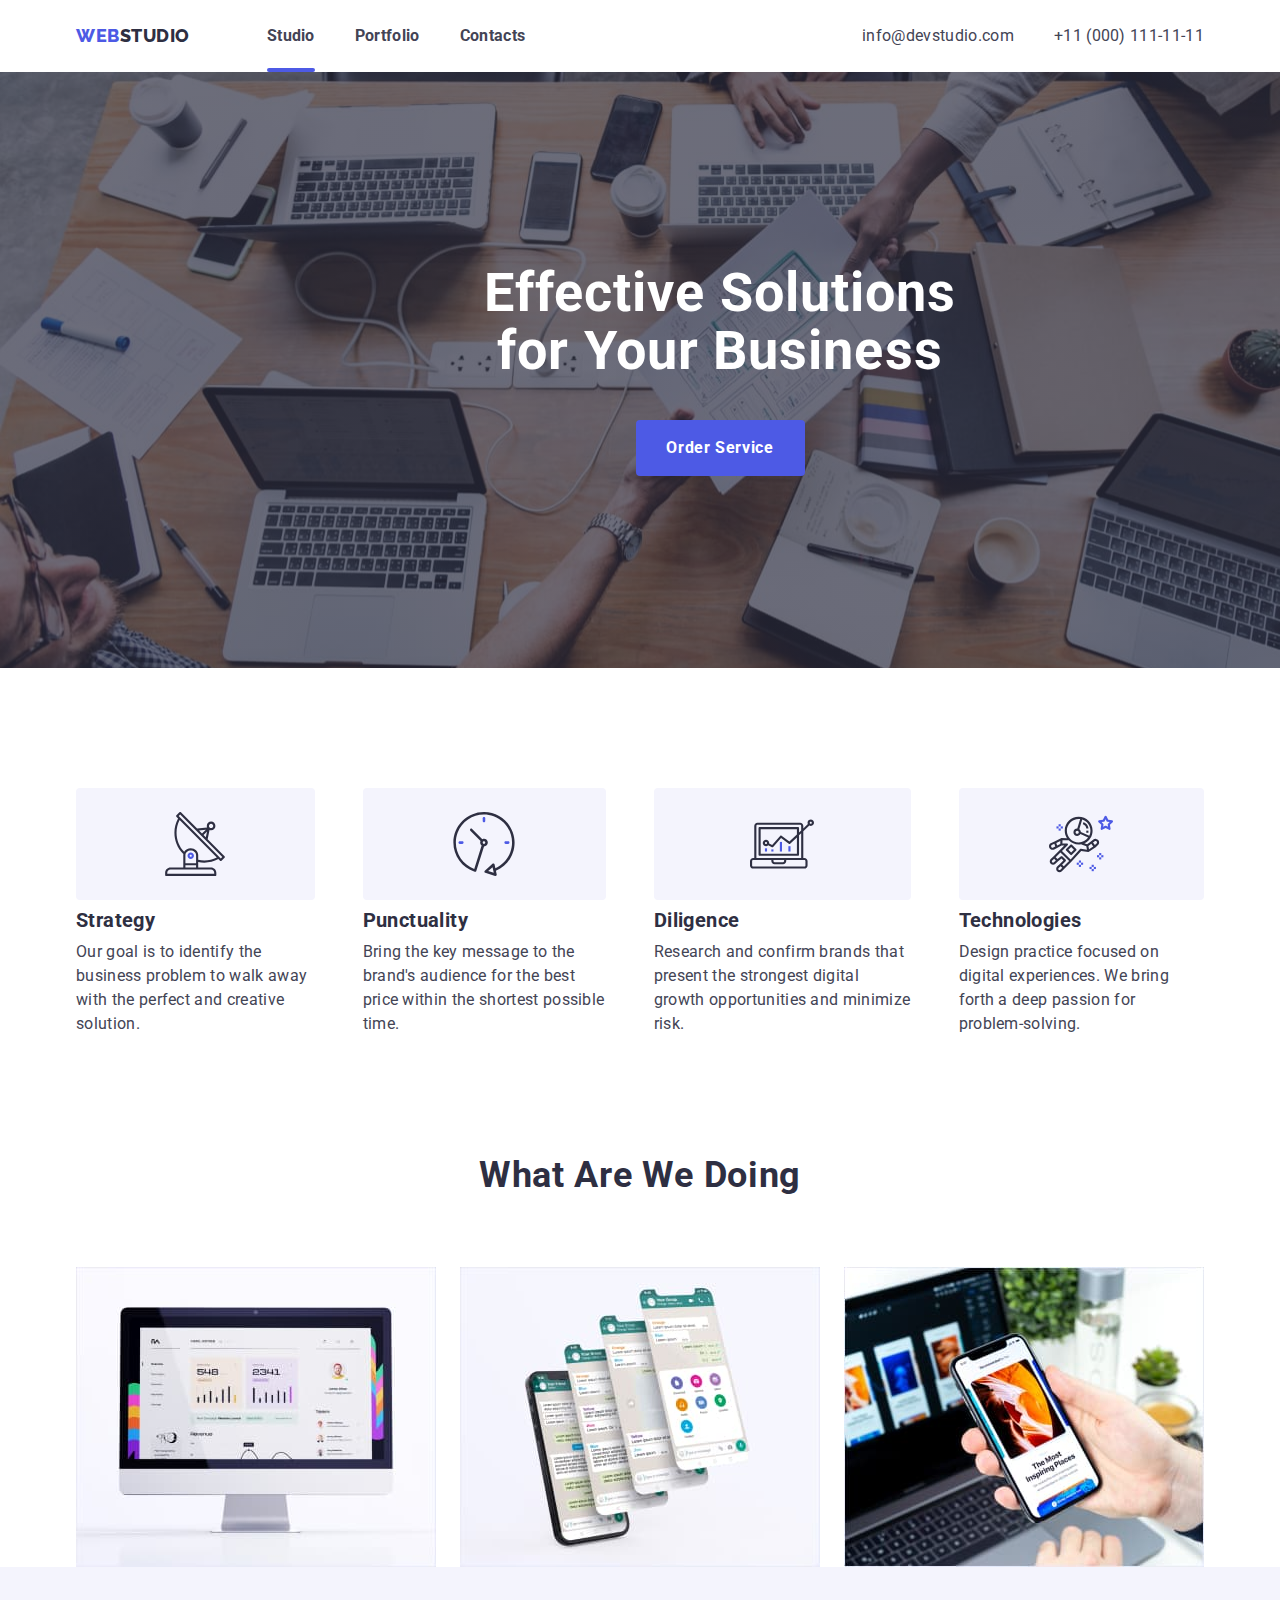
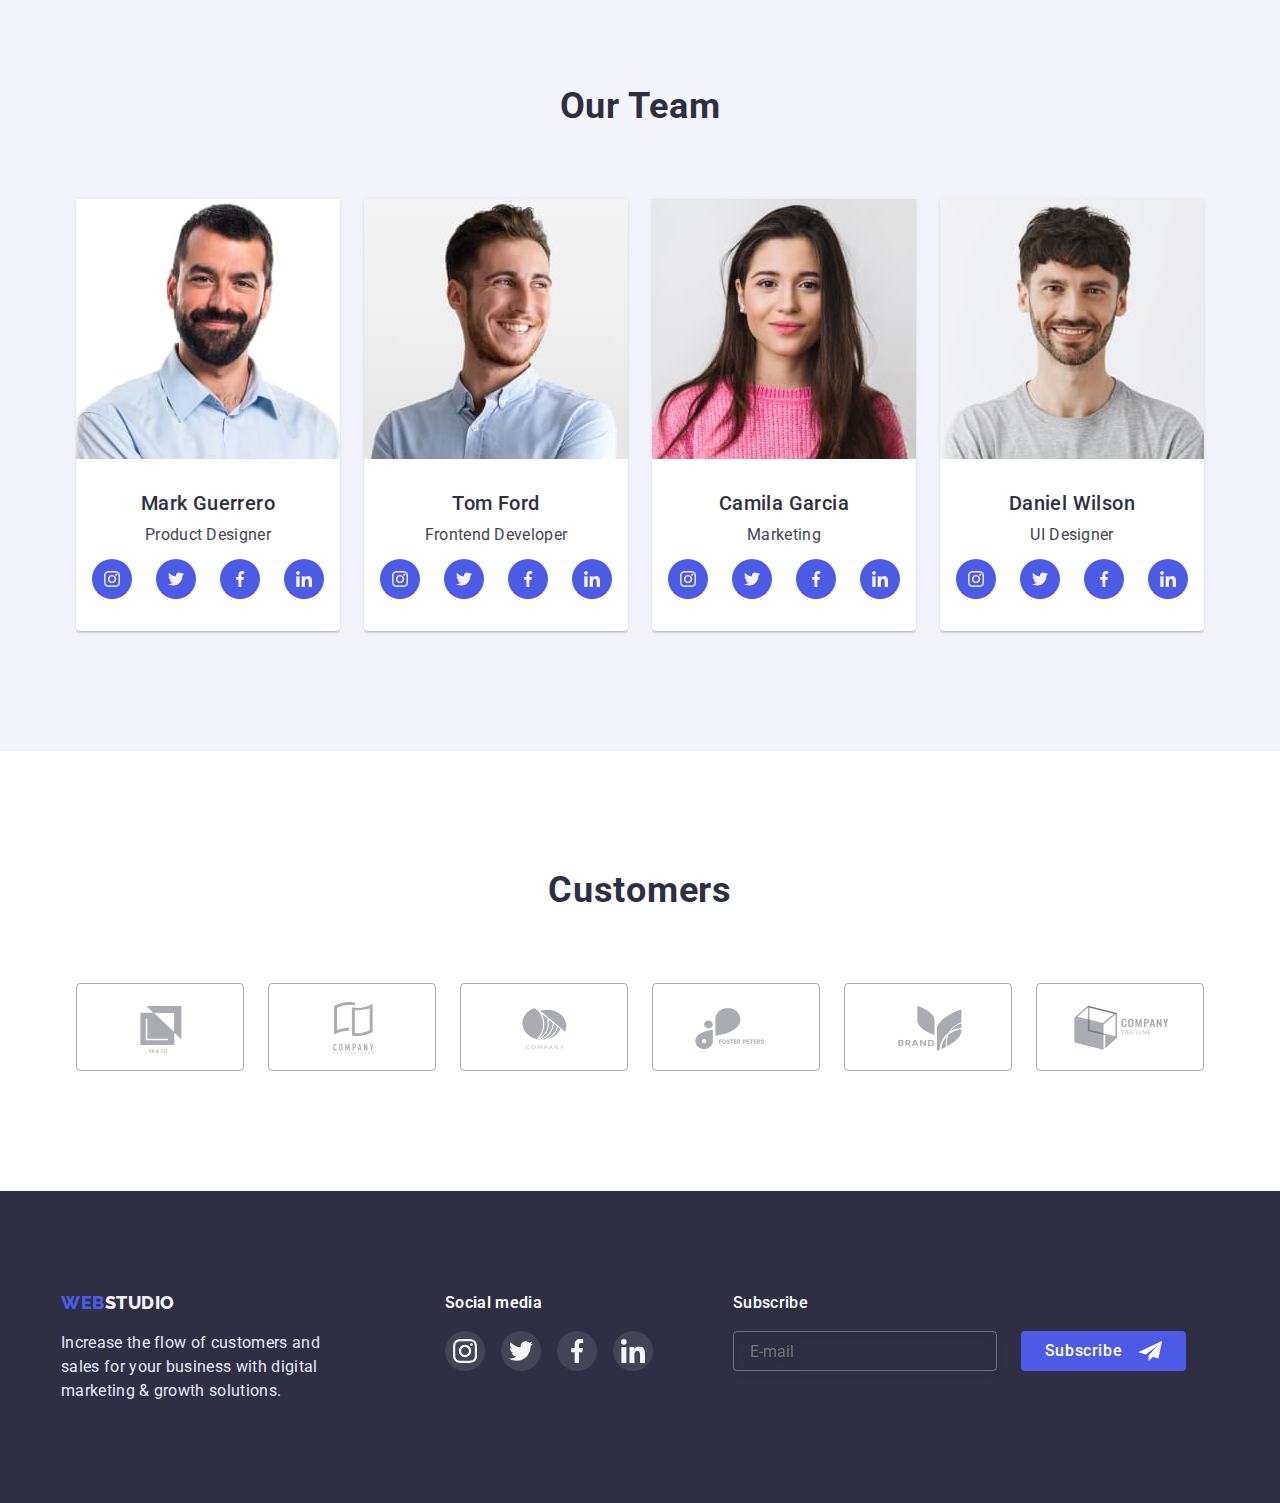
==== commit 65f0b967: "last edition" ====
--- a/index.html
+++ b/index.html
@@ -74,7 +74,7 @@
           </button>
           <ul class="mobile-menu-list list">
             <li class="menu-item">
-              <a class="mobile-menu-link link" href="./index.html">Studio</a>
+              <a class="mobile-menu-link active link" href="./index.html">Studio</a>
             </li>
             <li class="menu-item">
               <a class="mobile-menu-link link" href="./portfolio.html"
--- a/css/styles.css
+++ b/css/styles.css
@@ -345,6 +345,10 @@
   color: var(--color-primary-brand);
 }
 
+.active,
+.mobile-contact-phone-number {
+  color: var(--color-primary-brand);
+}
 .studio-section-features {
   padding-top: 96px;
   padding-bottom: 96px;
@@ -357,7 +361,7 @@
   width: 100%;
   height: 4px;
   left: 0px;
-  bottom: -15px;
+  bottom: -24px;
   background-color: var(--color-primary-brand);
   border-radius: 2px;
 }
@@ -416,6 +420,8 @@
   width: 428px;
   padding-top: 112px;
   padding-bottom: 112px;
+  margin-left: auto;
+  margin-right: auto;
   text-align: center;
 
   background-image: linear-gradient(
@@ -684,7 +690,12 @@
   background-blend-mode: soft-light;
   mix-blend-mode: normal;
 }
+
+
 .portfolio-card:hover .overlay {
+  transform: translate(0, 0);
+}
+.portfolio-card:focus .overlay {
   transform: translate(0, 0);
 }
 
@@ -1079,7 +1090,7 @@
 
   .page-header {
     padding-top: 24px;
-    padding-bottom: 24px;
+    padding-bottom: 16px;
     box-shadow: 0px 2px 1px rgba(46, 47, 66, 0.08),
       0px 1px 1px rgba(46, 47, 66, 0.16), 0px 1px 6px rgba(46, 47, 66, 0.08);
   }
@@ -1177,7 +1188,8 @@
     display: flex;
     flex-direction: row;
     flex-wrap: wrap;
-    gap: 24px;
+    row-gap: 72px;
+    column-gap: 24px;
     margin: 0 auto;
     align-items: flex-start;
     padding-left: 108px;
@@ -1213,6 +1225,10 @@
 /* =============== / Desktop ================= */
 
 @media screen and (min-width: 1200px) {
+  .page-header {
+    padding-bottom: 24px;
+  }
+
   .menu-contacts {
     display: flex;
     flex-direction: row;
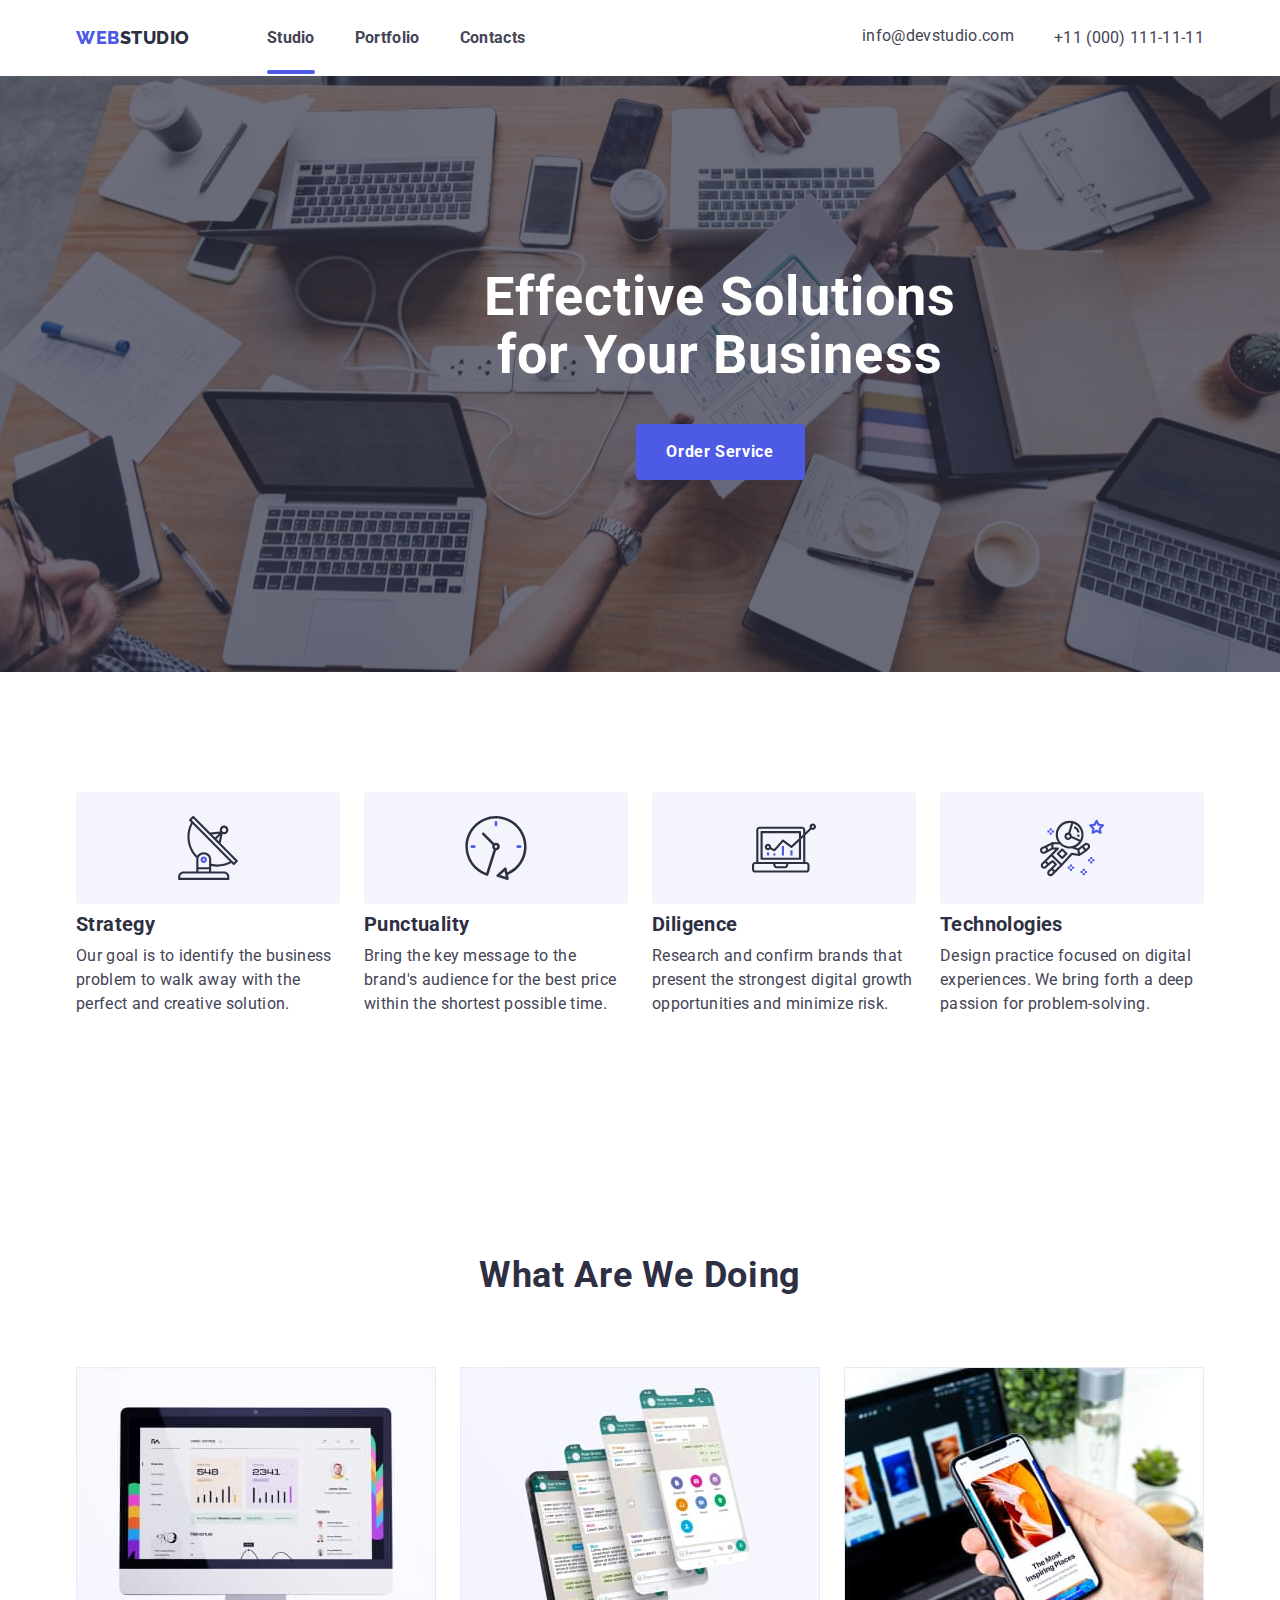
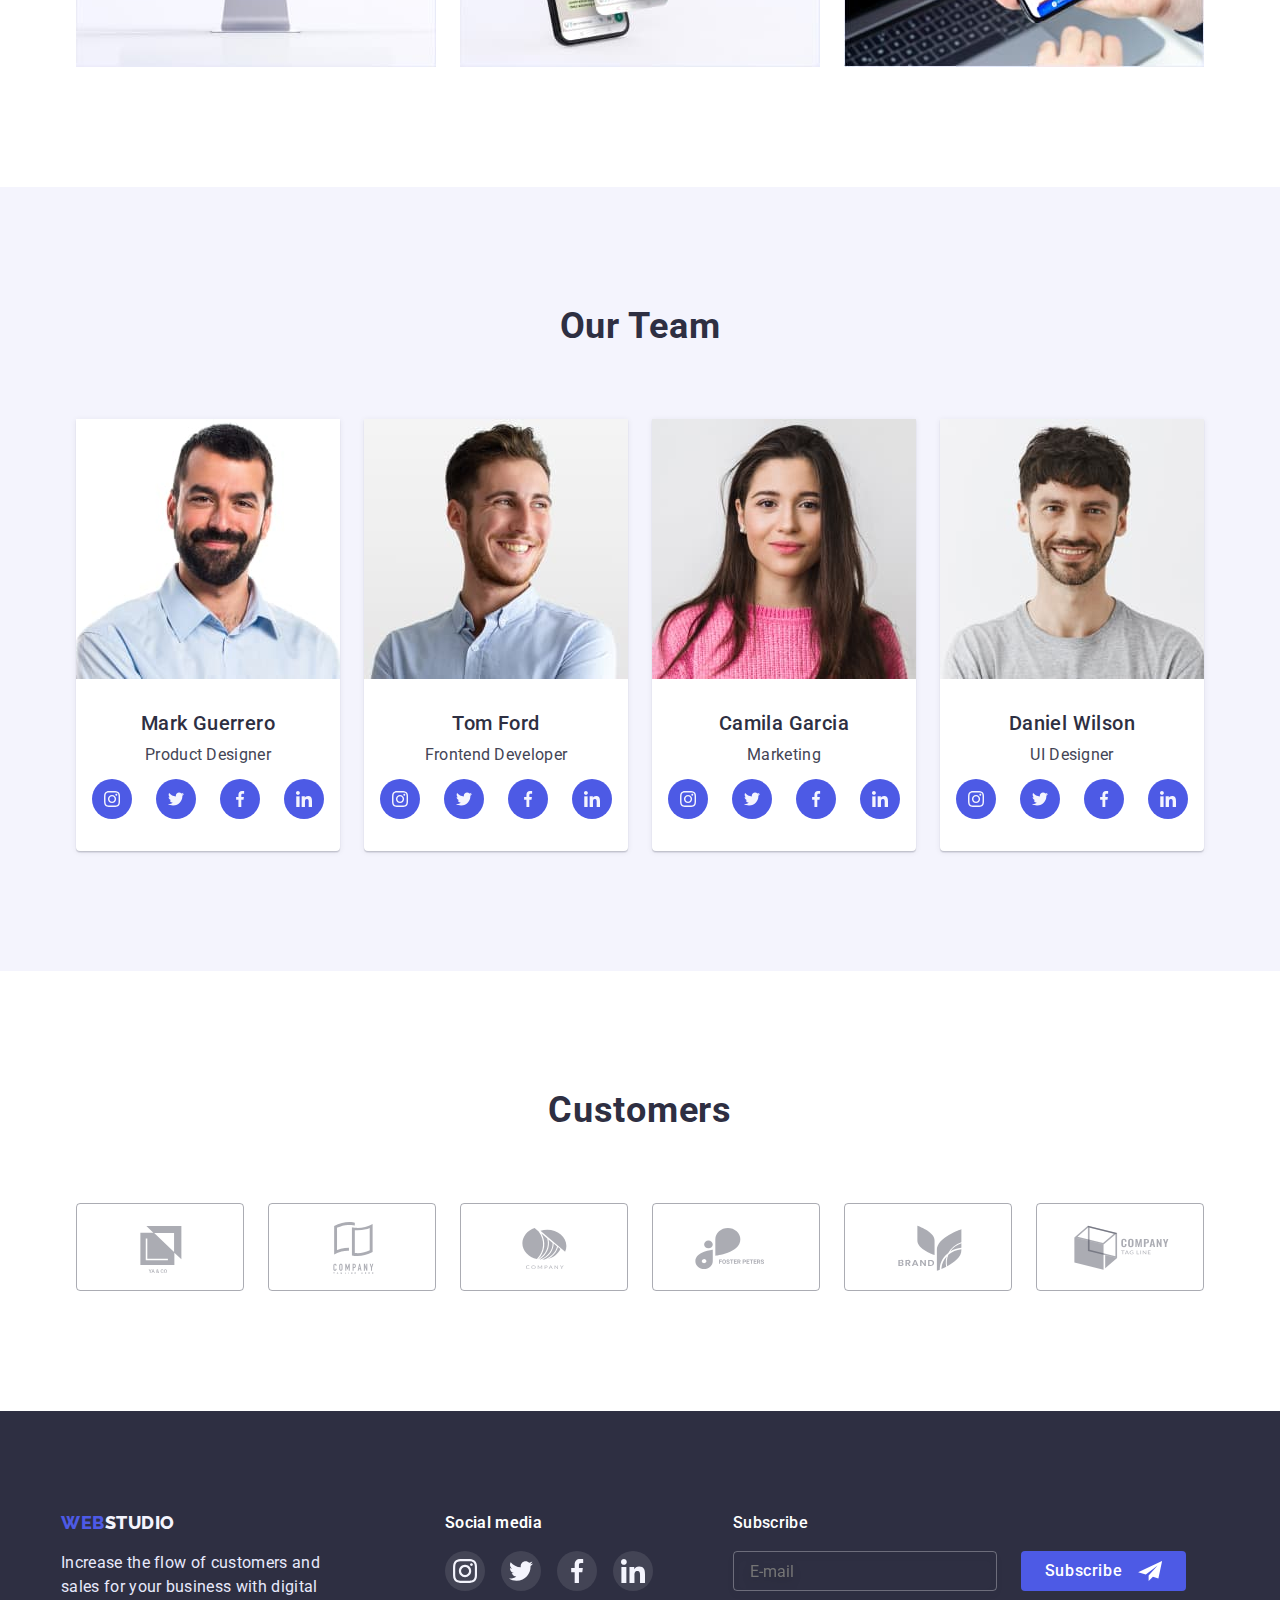
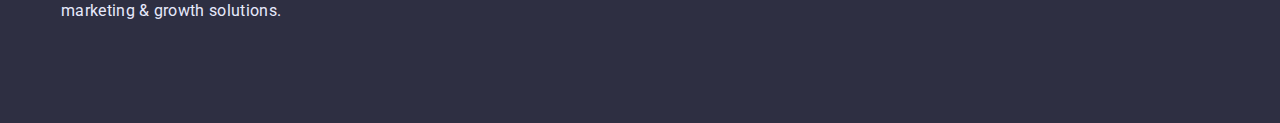
==== commit fbf04dcf: "fixed hw7" ====
--- a/index.html
+++ b/index.html
@@ -74,7 +74,9 @@
           </button>
           <ul class="mobile-menu-list list">
             <li class="menu-item">
-              <a class="mobile-menu-link active link" href="./index.html">Studio</a>
+              <a class="mobile-menu-link active link" href="./index.html"
+                >Studio</a
+              >
             </li>
             <li class="menu-item">
               <a class="mobile-menu-link link" href="./portfolio.html"
--- a/css/styles.css
+++ b/css/styles.css
@@ -144,10 +144,6 @@
   color: var(--color-primary-brand);
 }
 
-.logo-header {
-  margin-right: 77px;
-}
-
 .logo-dark {
   color: var(--color-dark);
 }
@@ -168,6 +164,31 @@
 .container {
   padding-left: 15px;
   padding-right: 15px;
+}
+
+@media screen and (max-width: 480px) {
+  .hero {
+    max-width: 767px;
+  }
+ 
+}
+
+
+@media screen and (max-width: 767px) {
+ .footer-form-input {
+    color: var(--color-white);
+    width: 100%;
+    max-width: 396px;
+  }
+
+   
+.footer-position {
+  display: flex;
+  flex-direction: column;
+  
+    gap: 72px;
+    align-items: center;
+  }
 }
 
 @media screen and (min-width: 480px) {
@@ -305,7 +326,7 @@
 
 .mobile-contact-phone-number {
   font-weight: 500;
-  font-size: 34px;
+  font-size: 8vw;
   line-height: 40px;
   color: var(--color-dark);
 }
@@ -330,7 +351,7 @@
 .mobile-social-list {
   display: flex;
   justify-content: center;
-  gap: 56px;
+  gap: 45px;
 }
 
 .mobile-menu-link:hover,
@@ -374,6 +395,10 @@
   margin-right: 40px;
 }
 
+.menu-contacts-item:not(:last-child) {
+  margin-bottom: 4px;
+}
+
 .menu-link {
   font-weight: 700;
   font-size: 16px;
@@ -417,7 +442,6 @@
 /*#region */
 
 .hero {
-  width: 428px;
   padding-top: 112px;
   padding-bottom: 112px;
   margin-left: auto;
@@ -564,6 +588,7 @@
   letter-spacing: 0.02em;
   color: var(--color-text);
   margin-top: 8px;
+  text-align: left;
 }
 
 /* ==================  /Особливості студії mobile ================== */
@@ -691,6 +716,10 @@
   mix-blend-mode: normal;
 }
 
+.card-color:hover .overlay,
+.card-color:focus.overlay {
+  transform: translate(0, 0);
+}
 
 .portfolio-card:hover .overlay {
   transform: translate(0, 0);
@@ -743,6 +772,8 @@
   background-color: var(--color-dark);
   padding-top: 96px;
   padding-bottom: 96px;
+  margin-left:auto ;
+  margin-right: auto;
 }
 
 .logo-footer {
@@ -758,13 +789,6 @@
   margin-top: 16px;
 }
 
-.footer-position {
-  display: flex;
-  flex-direction: column;
-  justify-content: flex-start;
-  align-items: center;
-  gap: 72px;
-}
 
 .social-footer-list {
   display: flex;
@@ -808,7 +832,6 @@
 
 .footer-form-input {
   color: var(--color-white);
-  width: 300px;
   height: 40px;
   border: 1px solid rgba(255, 255, 255, 0.3);
   filter: drop-shadow(0px 4px 4px rgba(0, 0, 0, 0.15));
@@ -1098,6 +1121,7 @@
   .page-nav {
     display: flex;
     align-items: center;
+    margin-right: auto;
   }
 
   .page-header-container {
@@ -1162,13 +1186,21 @@
     transition-duration: 250ms;
     transition-timing-function: cubic-bezier(0.4, 0, 0.2, 1);
   }
+.features-first {
+  display: flex;
+  gap: 24px;
+}
 
   .studio-features {
-    display: grid;
-    grid-template-columns: 1fr 1fr;
-    margin-left: 24px;
+    display: flex;
+    flex-direction: row;
+    flex-wrap: wrap;
     row-gap: 72px;
     column-gap: 24px;
+  }
+
+  .studio-features-item {
+        flex-basis: calc((100% - 24px) / 2);
   }
   .section-subtitle,
   .studio-features-item {
@@ -1193,6 +1225,7 @@
     margin: 0 auto;
     align-items: flex-start;
     padding-left: 108px;
+    
   }
   .footer-info {
     display: block;
@@ -1202,9 +1235,7 @@
     display: flex;
     gap: 24px;
   }
-  .footer-form-input {
-    width: 264px;
-  }
+
   .footer-form-submit {
     margin-top: 0;
   }
@@ -1218,6 +1249,12 @@
   .footer-form-paragraph {
     margin-top: 0;
   }
+  .footer-form-input {
+    width: 264px;
+  }
+  .logo {
+  margin-right: 120px;
+}
 }
 /* ================= / Tablet ================= */
 
@@ -1229,6 +1266,9 @@
     padding-bottom: 24px;
   }
 
+.logo {
+  margin-right: 77px;
+}
   .menu-contacts {
     display: flex;
     flex-direction: row;
@@ -1250,8 +1290,11 @@
   .studio-features {
     display: flex;
     flex-direction: row;
+    flex-wrap: nowrap;
     justify-content: space-between;
     margin-left: 0;
+    row-gap:24px;
+    column-gap: 0;
   }
 
   .studio-features-svg {
@@ -1269,10 +1312,6 @@
     margin-bottom: 8px;
   }
 
-  .studio-features-item:not(:last-child) {
-    margin-right: 24px;
-  }
-
   .studio-features-item {
     flex-basis: calc((100%-72px) / 4);
   }
@@ -1299,7 +1338,9 @@
   }
 
   .our-customers-container {
-    width: 100%;
+    width: 1158px;
+    padding-left: 15px;
+    padding-right: 15px;
   }
   .our-customers {
     padding-top: 120px;
@@ -1334,6 +1375,8 @@
 
   .doing-list-section {
     display: block;
+    padding-top: 120px;
+    padding-bottom: 120px;
   }
 
   .section-title {
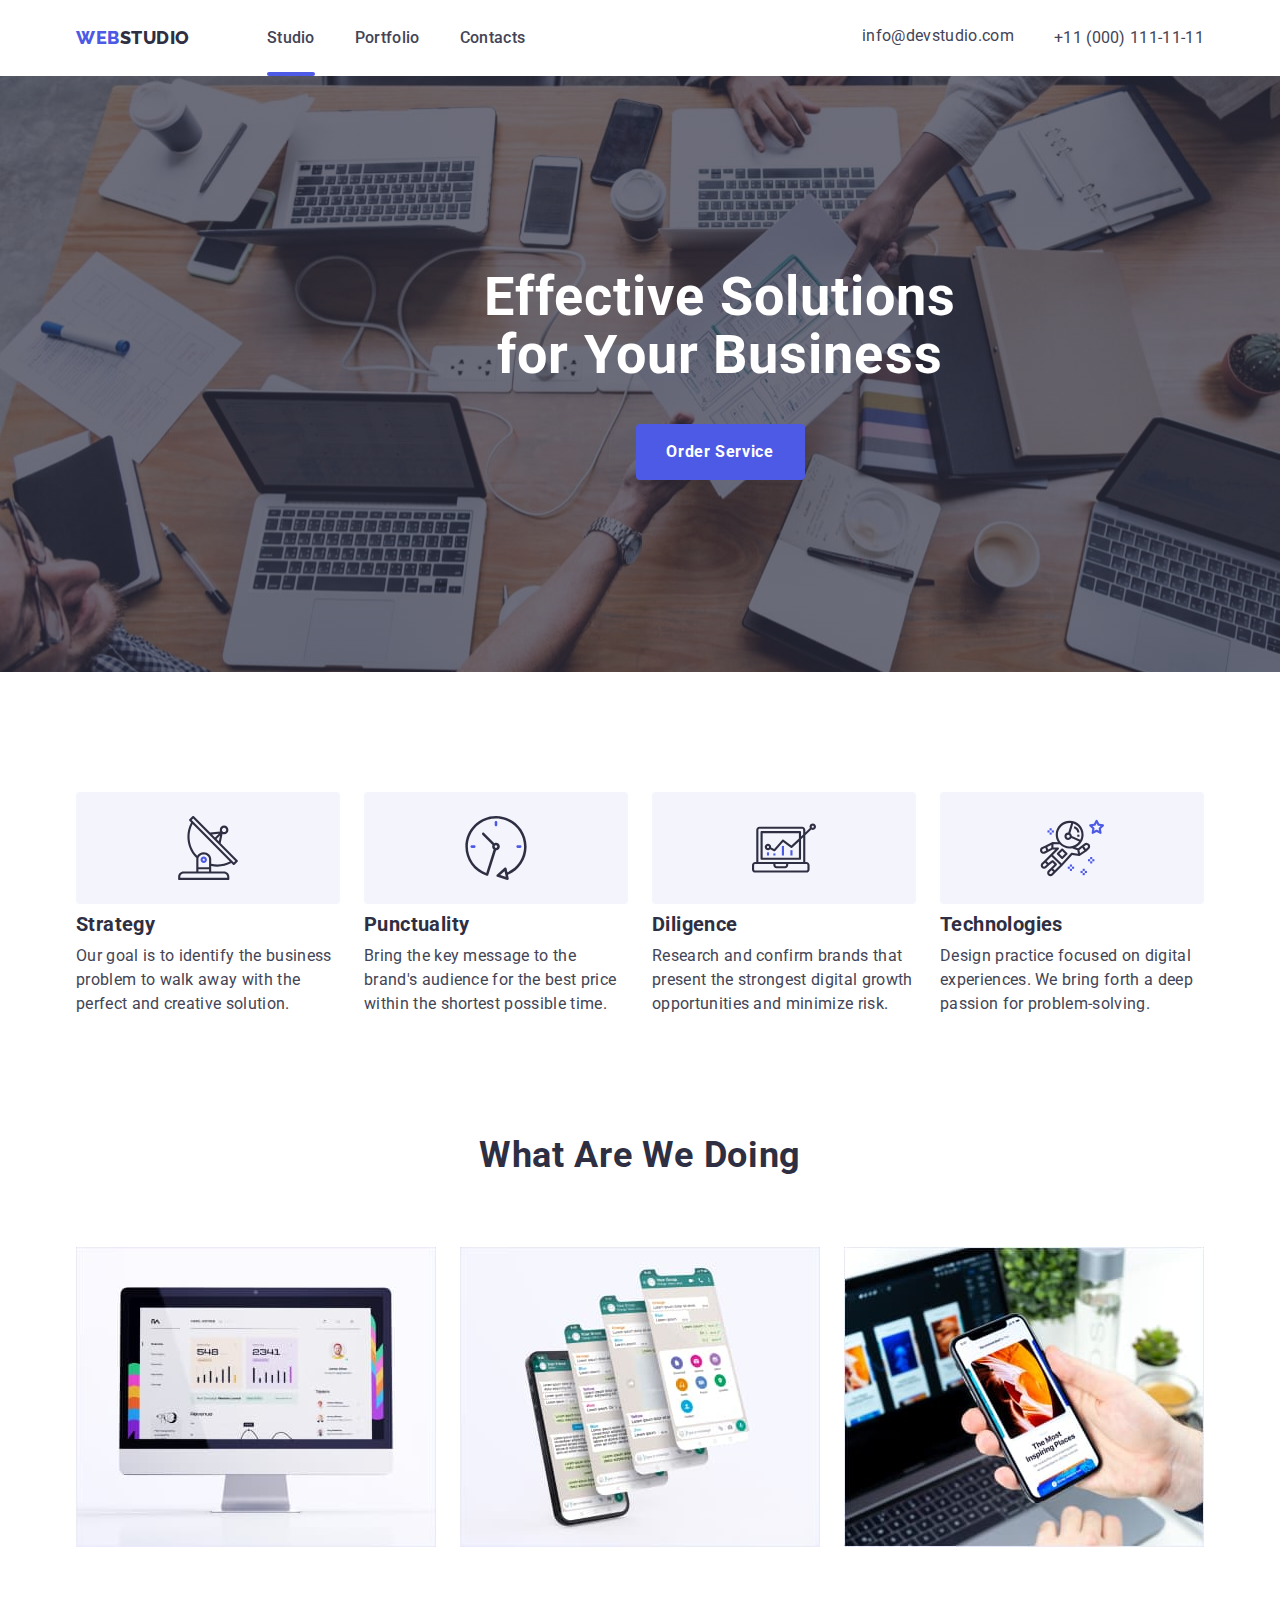
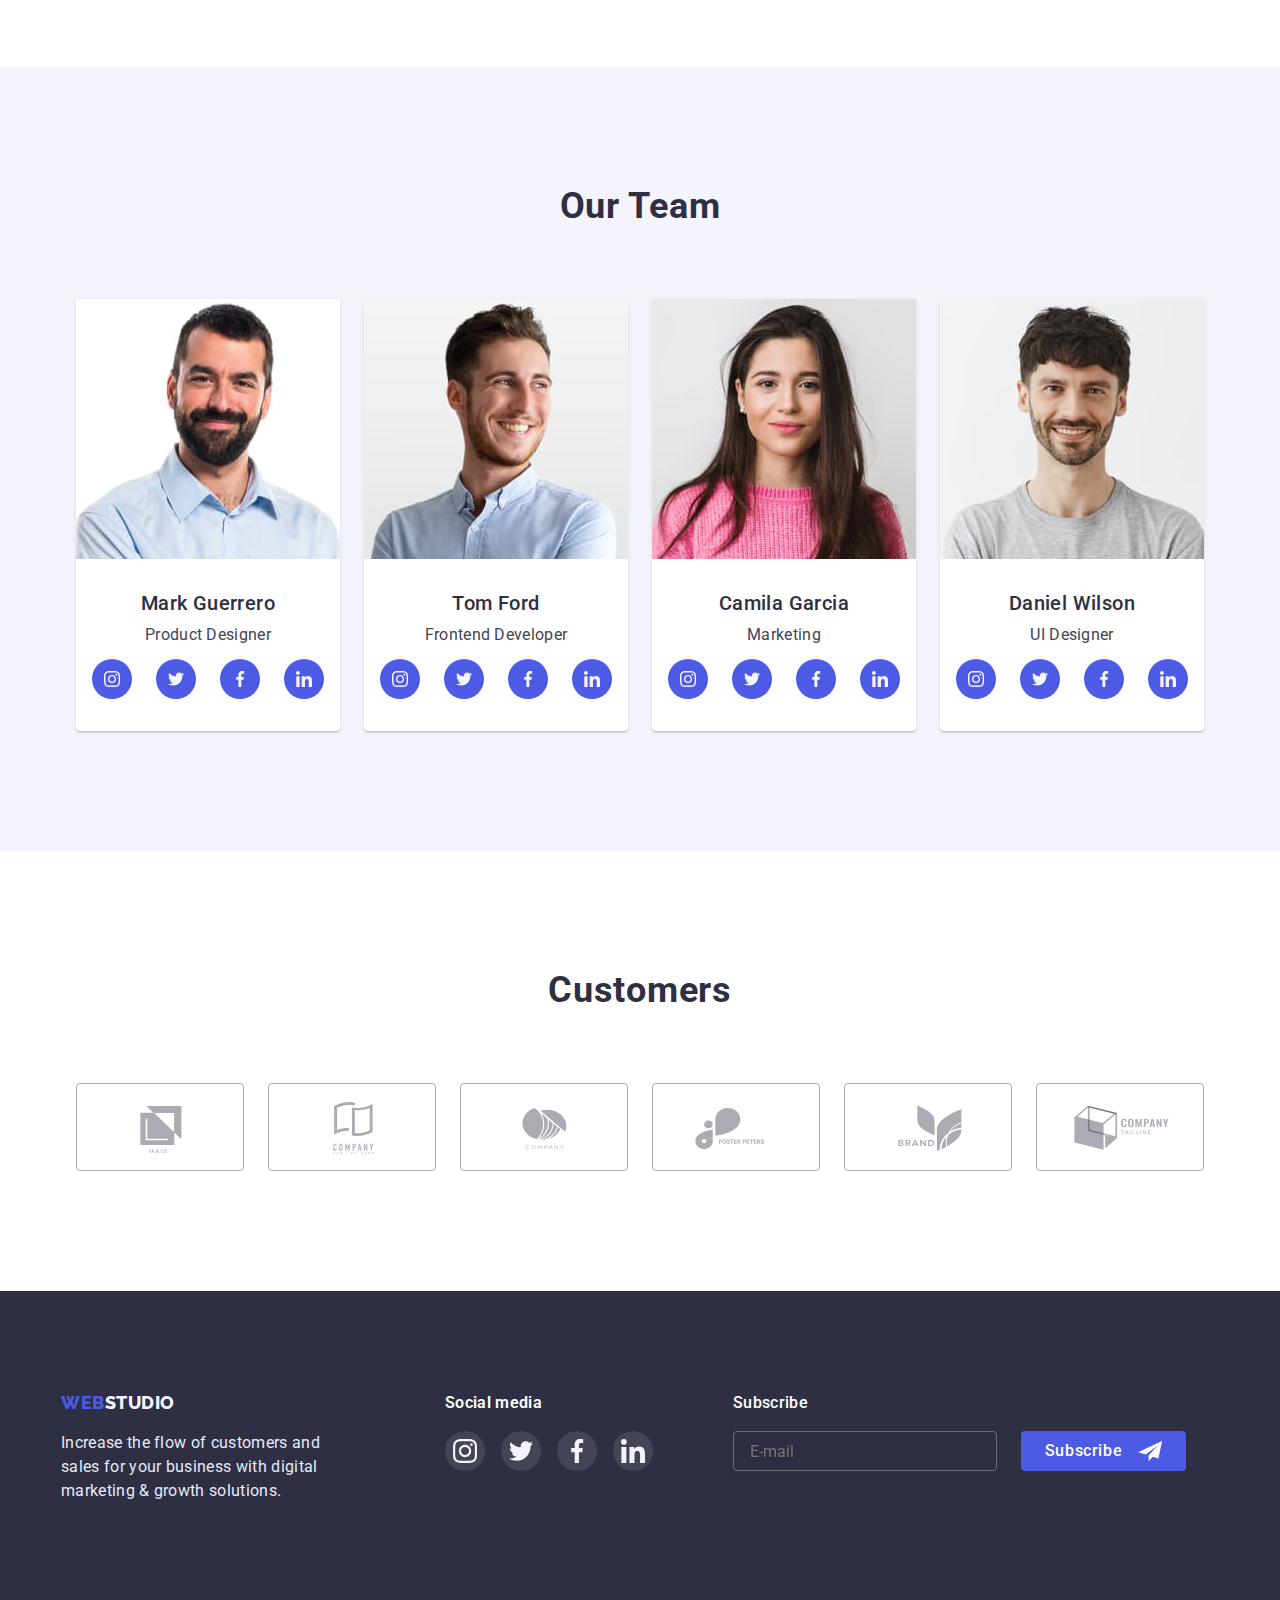
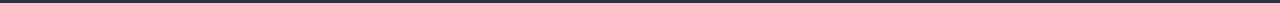
==== commit a61df9cc: "burger footer ready" ====
--- a/index.html
+++ b/index.html
@@ -43,7 +43,7 @@
           <button type="button" class="mobile-menu-open js-open-menu">
             <svg class="mobile-menu-open-icon">
               <use
-                href="/images/sprite.svg#icon-burger"
+                href="./images/sprite.svg#icon-burger-new"
                 width="32"
                 height="22"
               ></use>
@@ -429,42 +429,42 @@
           <div class="container our-customers-container">
             <h2 class="section-title">Customers</h2>
             <ul class="our-customers-list list">
-              <li>
+              <li class="our-customers-item">
                 <a href="" class="our-customers-link"
                   ><svg class="our-customers-svg" width="104" height="56">
                     <use href="./images/sprite.svg#icon-Logo_one"></use>
                   </svg>
                 </a>
               </li>
-              <li>
+              <li class="our-customers-item">
                 <a href="" class="our-customers-link"
                   ><svg class="our-customers-svg" width="104" height="56">
                     <use href="./images/sprite.svg#icon-Logo_two"></use>
                   </svg>
                 </a>
               </li>
-              <li>
+              <li class="our-customers-item">
                 <a href="" class="our-customers-link"
                   ><svg class="our-customers-svg" width="104" height="56">
                     <use href="./images/sprite.svg#icon-Logo_three"></use>
                   </svg>
                 </a>
               </li>
-              <li>
+              <li class="our-customers-item">
                 <a href="" class="our-customers-link"
                   ><svg class="our-customers-svg" width="104" height="56">
                     <use href="./images/sprite.svg#icon-Logo_four"></use>
                   </svg>
                 </a>
               </li>
-              <li>
+              <li class="our-customers-item">
                 <a href="" class="our-customers-link"
                   ><svg class="our-customers-svg" width="104" height="56">
                     <use href="./images/sprite.svg#icon-Logo_five"></use>
                   </svg>
                 </a>
               </li>
-              <li>
+              <li class="our-customers-item">
                 <a href="" class="our-customers-link"
                   ><svg class="our-customers-svg" width="104" height="56">
                     <use href="./images/sprite.svg#icon-Logo_six"></use>
@@ -493,28 +493,28 @@
             <h3 class="social-media-paragraph">Social media</h3>
             <ul class="social-footer-list list">
               <li class="social-list-item">
-                <a href="#" class="social-list-link link-bg">
+                <a href="#" class="link-bg">
                   <svg class="social-list-icon" width="24" height="24">
                     <use href="./images/sprite.svg#icon-instagram"></use>
                   </svg>
                 </a>
               </li>
               <li class="social-list-item">
-                <a href="" class="social-list-link link-bg">
+                <a href="" class="link-bg">
                   <svg class="social-list-icon" width="24" height="24">
                     <use href="./images/sprite.svg#icon-twitter"></use>
                   </svg>
                 </a>
               </li>
               <li class="social-list-item">
-                <a href="" class="social-list-link link-bg">
+                <a href="" class="link-bg">
                   <svg class="social-list-icon" width="24" height="24">
                     <use href="./images/sprite.svg#icon-facebook"></use>
                   </svg>
                 </a>
               </li>
               <li class="social-list-item">
-                <a href="" class="social-list-link link-bg">
+                <a href="" class="link-bg">
                   <svg class="social-list-icon" width="24" height="24">
                     <use href="./images/sprite.svg#icon-linkedin"></use>
                   </svg>
--- a/css/styles.css
+++ b/css/styles.css
@@ -170,44 +170,49 @@
   .hero {
     max-width: 767px;
   }
- 
-}
-
-
-@media screen and (max-width: 767px) {
- .footer-form-input {
+}
+
+@media screen and (max-width: 768px) {
+  .footer-form-input {
     color: var(--color-white);
     width: 100%;
     max-width: 396px;
-  }
-
-   
-.footer-position {
-  display: flex;
-  flex-direction: column;
-  
+    
+  }
+
+  /* .footer-position {
+    display: flex;
+    flex-direction: column;
+
     gap: 72px;
     align-items: center;
-  }
+  } */
 }
 
 @media screen and (min-width: 480px) {
   .container {
-    width: 428px;
+    width: 100%;
+    max-width: 428px;
     margin-left: auto;
     margin-right: auto;
   }
+
+  .footer-form-input {
+    width: 396px;
+  }
 }
 
 @media screen and (min-width: 768px) {
   .container {
-    width: 736px;
+    width: 100%;
+    max-width: 736px;
   }
 }
 
 @media screen and (min-width: 1200px) {
   .container {
-    width: 1158px;
+    width: 100%;
+    max-width: 1158px;
   }
 }
 
@@ -245,10 +250,10 @@
 /* ================== Mobile menu ================== */
 .mobile-menu {
   position: fixed;
-  width: 100%;
+  width: 100vw;
   height: 100%;
   min-height: 796px;
-  z-index: 1000;
+  z-index: 100;
   top: 0;
   left: 0;
   background-color: var(--color-white);
@@ -326,7 +331,7 @@
 
 .mobile-contact-phone-number {
   font-weight: 500;
-  font-size: 8vw;
+  font-size: 7vw;
   line-height: 40px;
   color: var(--color-dark);
 }
@@ -350,8 +355,8 @@
 
 .mobile-social-list {
   display: flex;
-  justify-content: center;
-  gap: 45px;
+  justify-content: flex-start;
+  gap: 20px;
 }
 
 .mobile-menu-link:hover,
@@ -382,7 +387,7 @@
   width: 100%;
   height: 4px;
   left: 0px;
-  bottom: -24px;
+  bottom: -26px;
   background-color: var(--color-primary-brand);
   border-radius: 2px;
 }
@@ -606,7 +611,7 @@
   display: flex;
   justify-content: center;
   flex-wrap: wrap;
-  gap: 24px;
+  gap: 72px;
 }
 
 .team-item {
@@ -644,8 +649,9 @@
 }
 
 .social-list-link:hover,
-.social-list-link:focus {
-  background-color: #31d0aa;
+.social-list-link:focus,
+.social-list-link:active {
+  background-color: var(--color-btn-bgrnd-active);
   border: 0;
 }
 
@@ -669,8 +675,8 @@
   display: flex;
   justify-content: center;
   align-items: center;
-  width: 190px;
-  height: 88px;
+  width: 100%;
+  height: 100%;
   fill: rgba(46, 47, 66, 0.4);
   border: 1px solid rgba(46, 47, 66, 0.4);
   border-radius: 4px;
@@ -686,6 +692,13 @@
   border: 1px solid rgba(77, 90, 229, 1);
 }
 
+.footer-position {
+    display: flex;
+    flex-direction: column;
+
+    gap: 72px;
+    align-items: center;
+  }
 /* ============  /Our Customers-Mobile =============== */
 
 /* ==================  Portfolio ================== */
@@ -717,7 +730,7 @@
 }
 
 .card-color:hover .overlay,
-.card-color:focus.overlay {
+.card-color:focus .overlay {
   transform: translate(0, 0);
 }
 
@@ -772,7 +785,7 @@
   background-color: var(--color-dark);
   padding-top: 96px;
   padding-bottom: 96px;
-  margin-left:auto ;
+  margin-left: auto;
   margin-right: auto;
 }
 
@@ -788,7 +801,6 @@
   width: 264px;
   margin-top: 16px;
 }
-
 
 .social-footer-list {
   display: flex;
@@ -808,15 +820,28 @@
 }
 
 .link-bg {
+  display: flex;
+  justify-content: center;
+  align-items: center;
+  width: 40px;
+  height: 40px;
+  border-radius: 50%;
   background-color: rgba(255, 255, 255, 0.1);
+  fill: var(--color-white);
 
   transition-property: background-color;
   transition-duration: 250ms;
   transition-timing-function: cubic-bezier(0.4, 0, 0.2, 1);
+
+  transition-property: background-color;
+  transition-duration: 250ms;
+  transition-timing-function: cubic-bezier(0.4, 0, 0.2, 1);
 }
 
 .link-bg:hover,
-.link-bg:focus {
+.link-bg:focus,
+.link-bg:active {
+  background-color: var(--color-success);
   box-shadow: 0px 4px 4px rgba(0, 0, 0, 0.25);
 }
 
@@ -902,7 +927,8 @@
   top: 50%;
   left: 50%;
   transform: translate(-50%, -50%);
-  width: 408px;
+  width: 90%;
+  max-width: 408px;
 
   background-color: #fcfcfc;
   box-shadow: 0px 1px 1px rgba(0, 0, 0, 0.14), 0px 1px 3px rgba(0, 0, 0, 0.12),
@@ -930,13 +956,7 @@
 }
 
 .modal-close-btn:hover,
-.modal-close-btn:focus {
-  background-color: #e7e9fc;
-  box-shadow: 0px 1px 6px rgba(46, 47, 66, 0.08),
-    0px 1px 1px rgba(46, 47, 66, 0.16), 0px 2px 1px rgba(46, 47, 66, 0.08);
-  border: none;
-}
-
+.modal-close-btn:focus,
 .modal-close-btn:active {
   background-color: var(--color-btn-bgrnd-active);
   fill: var(--color-white);
@@ -1139,7 +1159,7 @@
     display: flex;
     flex-direction: column;
     align-items: flex-start;
-    margin-left: 118px;
+    margin-left: 0;
   }
 
   .menu-item {
@@ -1151,7 +1171,7 @@
   }
 
   .menu-link {
-    font-weight: 700;
+    font-weight: 500;
     font-size: 16px;
     line-height: 1.5;
     letter-spacing: 0.02em;
@@ -1186,10 +1206,10 @@
     transition-duration: 250ms;
     transition-timing-function: cubic-bezier(0.4, 0, 0.2, 1);
   }
-.features-first {
-  display: flex;
-  gap: 24px;
-}
+  .features-first {
+    display: flex;
+    gap: 24px;
+  }
 
   .studio-features {
     display: flex;
@@ -1199,22 +1219,41 @@
     column-gap: 24px;
   }
 
+  .our-team-list {
+    gap: 64px;
+  }
   .studio-features-item {
-        flex-basis: calc((100% - 24px) / 2);
+    flex-basis: calc((100% - 24px) / 2);
   }
   .section-subtitle,
   .studio-features-item {
     text-align: left;
   }
-
-  .our-customers-container {
-    width: 552px;
-  }
+  .our-customers-list {
+    column-gap: 0;
+  }
+
   .our-customers-link {
     width: 168px;
   }
   .our-customers-list {
     width: 100%;
+  }
+
+  .our-customers-item {
+    max-width: 190px;
+    width: 100%;
+    height: 88px;
+  }
+
+  .footer-container {
+    background-color: var(--color-dark);
+    padding-top: 96px;
+    padding-bottom: 96px;
+    padding-left: 93px;
+
+    margin-left: auto;
+    margin-right: auto;
   }
   .footer-position {
     display: flex;
@@ -1224,8 +1263,7 @@
     column-gap: 24px;
     margin: 0 auto;
     align-items: flex-start;
-    padding-left: 108px;
-    
+    /* padding-left: 108px; */
   }
   .footer-info {
     display: block;
@@ -1252,10 +1290,16 @@
   .footer-form-input {
     width: 264px;
   }
-  .logo {
-  margin-right: 120px;
-}
-}
+  .logo-header {
+    margin-right: 120px;
+  }
+}
+/* @media screen and (min-width: 480px) and (max-width: 1199px) {
+  .our-customers-item {
+    flex-basis: calc((100% - 24px) / 3);
+  }
+} */
+
 /* ================= / Tablet ================= */
 
 /* ================= Desktop ================= */
@@ -1266,9 +1310,9 @@
     padding-bottom: 24px;
   }
 
-.logo {
-  margin-right: 77px;
-}
+  .logo-header {
+    margin-right: 77px;
+  }
   .menu-contacts {
     display: flex;
     flex-direction: row;
@@ -1293,7 +1337,7 @@
     flex-wrap: nowrap;
     justify-content: space-between;
     margin-left: 0;
-    row-gap:24px;
+    row-gap: 24px;
     column-gap: 0;
   }
 
@@ -1336,6 +1380,16 @@
     color: var(--color-text);
     margin-top: 8px;
   }
+  .our-team-list {
+    gap: 24px;
+  }
+
+  
+  .our-customers-item {
+    max-width: 168px;
+    width: 100%;
+    height: 88px;
+  }
 
   .our-customers-container {
     width: 1158px;
@@ -1356,6 +1410,7 @@
     background-color: var(--color-dark);
     padding-top: 100px;
     padding-bottom: 100px;
+    padding-left: 0;
   }
 
   .footer-position {
@@ -1375,7 +1430,7 @@
 
   .doing-list-section {
     display: block;
-    padding-top: 120px;
+
     padding-bottom: 120px;
   }
 
